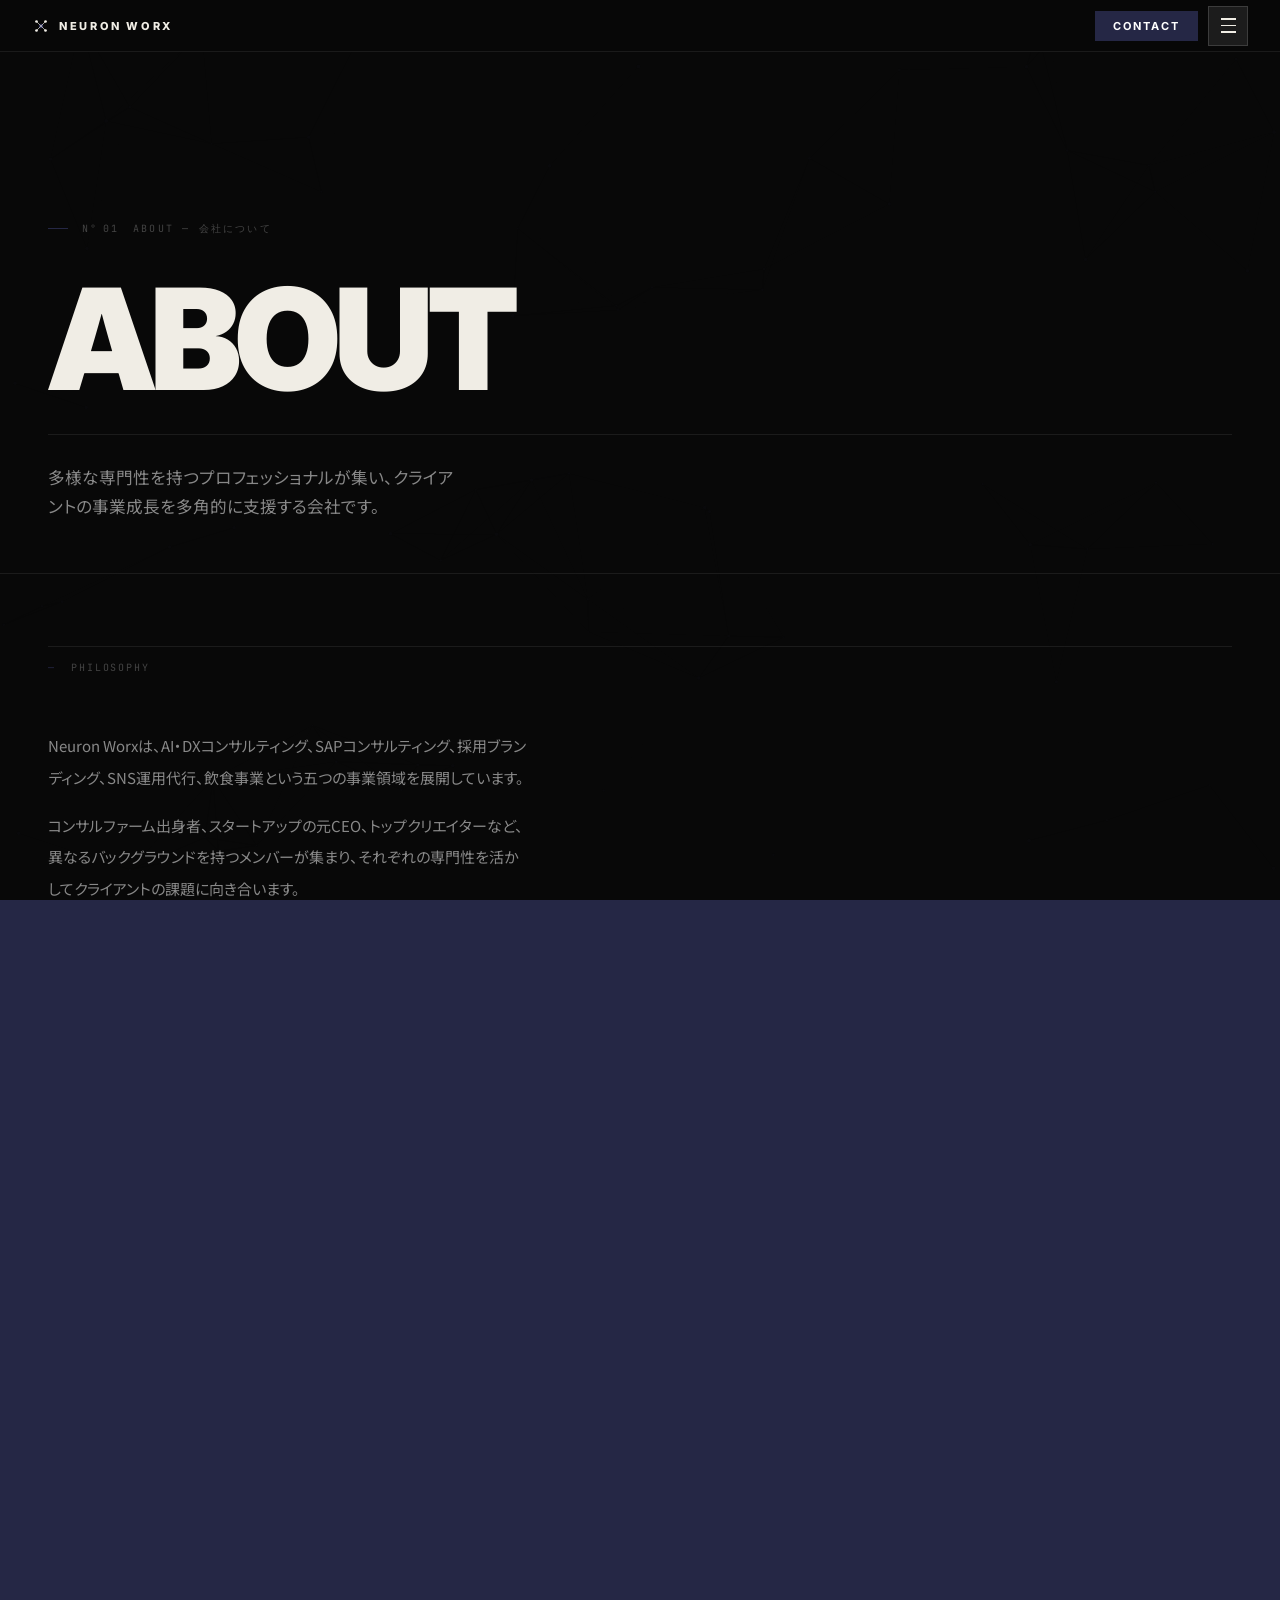
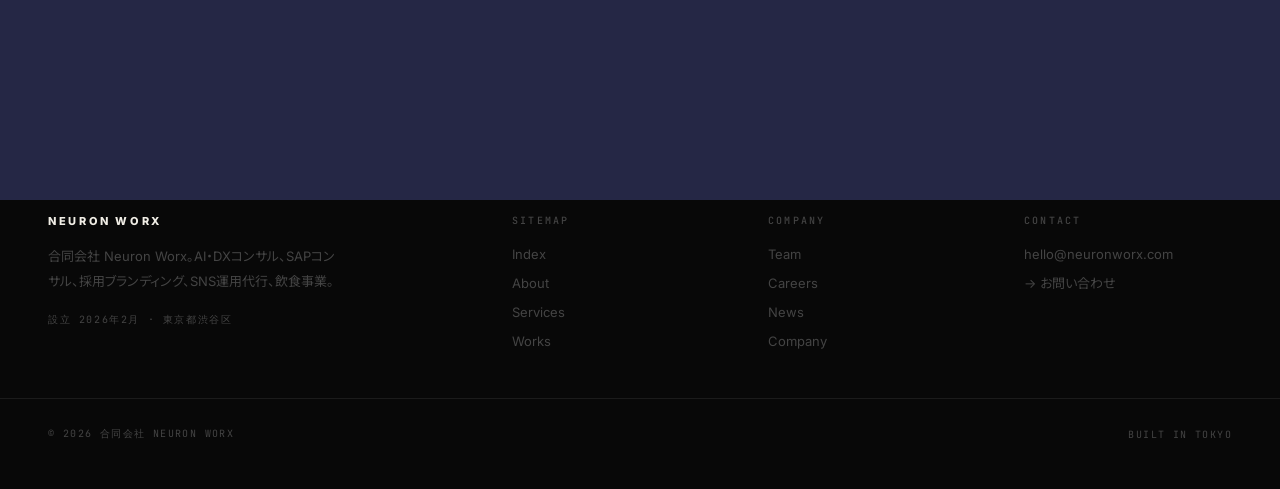
==== about.html @ 5c0a183f "Unify all sub-pages with top page design system 8 pages fully rewritten with on-brand design: - Canv" ====
<!doctype html>
<html lang="ja">
<head>
<meta charset="utf-8"/>
<meta name="viewport" content="width=device-width,initial-scale=1"/>
<title>About — Neuron Worx</title>
<link rel="preconnect" href="https://fonts.googleapis.com"/>
<link rel="preconnect" href="https://fonts.gstatic.com" crossorigin/>
<link rel="stylesheet" href="https://fonts.googleapis.com/css2?family=Inter:wght@400;500;700;800;900&family=JetBrains+Mono:wght@400;500&family=Noto+Sans+JP:wght@400;500;700;900&display=swap"/>
<link rel="stylesheet" href="assets/theme.css"/>
<script>const TWEAK_DEFAULTS={"theme":"dark","accent":"orange","font":"sans"};</script>
<style>
/* ── reset & vars ── */
*,*::before,*::after{box-sizing:border-box;margin:0;padding:0;}

/* ── canvas ── */
#bg-canvas{position:fixed;inset:0;width:100%;height:100%;z-index:0;pointer-events:none;opacity:.4;}

/* ── main ── */
main{padding-top:52px;position:relative;z-index:1;}

/* ── page hero ── */
.page-hero{
  min-height:58vh;padding:64px 48px 52px;
  display:flex;flex-direction:column;justify-content:flex-end;
  border-bottom:1px solid var(--line);position:relative;z-index:1;
}
.ph-eyebrow{
  display:flex;align-items:center;gap:14px;
  font-family:var(--mono);font-size:10px;letter-spacing:.22em;
  text-transform:uppercase;color:var(--ink-3);margin-bottom:44px;
}
.ph-eyebrow::before{content:"";width:20px;height:1px;background:var(--accent);flex-shrink:0;}
.ph-title{
  font-family:var(--display);font-style:var(--display-style);
  font-weight:var(--display-weight);
  font-size:clamp(60px,11vw,168px);
  line-height:.84;letter-spacing:-.045em;
  text-transform:uppercase;color:var(--ink);
}
.ph-title .accent{color:var(--accent);}
.ph-bottom{
  border-top:1px solid var(--line);padding-top:28px;margin-top:36px;
  display:flex;justify-content:space-between;align-items:flex-end;gap:40px;flex-wrap:wrap;
}
.ph-desc{
  font-family:"Noto Sans JP","Inter",sans-serif;
  font-size:clamp(13px,1.3vw,17px);line-height:1.75;
  color:var(--ink-2);max-width:46ch;
}

/* ── section ── */
.sec{padding:72px 48px;border-bottom:1px solid var(--line);position:relative;z-index:1;}
.sec-hdr{
  display:flex;align-items:center;justify-content:space-between;
  border-top:1px solid var(--line);padding-top:14px;margin-bottom:56px;
  font-family:var(--mono);font-size:10px;letter-spacing:.18em;
  text-transform:uppercase;color:var(--ink-3);
}
.sec-hdr .n{color:var(--accent);}
.sec-hdr a{color:var(--ink-3);transition:color .2s;}
.sec-hdr a:hover{color:var(--ink);}

/* ── service rows (services.html) ── */
.svc-item{border-bottom:1px solid var(--line);position:relative;}
.svc-item::before{
  content:"";position:absolute;left:0;top:0;bottom:0;width:3px;
  background:var(--accent);transform:scaleY(0);transform-origin:bottom;
  transition:transform .35s cubic-bezier(.2,.8,.2,1);
}
.svc-item:hover::before{transform:scaleY(1);}
.svc-head{
  display:grid;grid-template-columns:96px 1fr auto;
  align-items:center;gap:32px;padding:40px 48px;
}
.svc-num{display:flex;flex-direction:column;gap:4px;}
.svc-num .idx{font-family:var(--mono);font-size:10px;letter-spacing:.14em;color:var(--ink-3);}
.svc-num .big{
  font-family:var(--display);font-style:var(--display-style);
  font-weight:var(--display-weight);
  font-size:52px;line-height:1;color:var(--accent);letter-spacing:-.04em;
}
.svc-names{}
.svc-name{
  font-family:var(--display);font-style:var(--display-style);
  font-weight:var(--display-weight);
  font-size:clamp(28px,3.8vw,60px);line-height:1;letter-spacing:-.025em;color:var(--ink);
}
.svc-name-en{font-family:var(--mono);font-size:11px;letter-spacing:.16em;text-transform:uppercase;color:var(--ink-3);margin-top:8px;}
.svc-arr{font-size:22px;color:var(--ink-3);flex-shrink:0;transition:transform .25s,color .2s;}
.svc-item:hover .svc-arr{transform:translateX(8px);color:var(--accent);}
.svc-body{padding:0 48px 48px 176px;}
.svc-desc{font-family:var(--sans);font-size:15px;line-height:2;color:var(--ink-2);max-width:58ch;margin-bottom:28px;}
.svc-ul{list-style:none;border-top:1px solid var(--line);}
.svc-ul li{
  display:flex;align-items:baseline;gap:14px;
  padding:13px 0;border-bottom:1px solid var(--line);
  font-family:var(--sans);font-size:14px;color:var(--ink-2);line-height:1.6;
}
.svc-ul li::before{content:"—";color:var(--accent);flex-shrink:0;font-family:var(--mono);font-size:11px;}

/* ── works table ── */
.wk-list{border-top:1px solid var(--line);}
.wk-row{
  display:grid;grid-template-columns:64px 1fr 180px 32px;
  align-items:baseline;gap:24px;
  padding:28px 0;border-bottom:1px solid var(--line);
  cursor:pointer;position:relative;transition:padding .2s;
}
.wk-row::before{
  content:"";position:absolute;left:-48px;top:0;bottom:0;
  width:3px;background:var(--accent);
  transform:scaleY(0);transform-origin:top;
  transition:transform .28s cubic-bezier(.2,.8,.2,1);
}
.wk-row:hover::before{transform:scaleY(1);}
.wk-row:hover{padding-left:8px;}
.wk-n{font-family:var(--mono);font-size:10px;letter-spacing:.1em;color:var(--ink-3);}
.wk-t{font-family:var(--display);font-style:var(--display-style);font-weight:var(--display-weight);font-size:clamp(18px,2.2vw,34px);letter-spacing:-.015em;line-height:1.05;color:var(--ink);}
.wk-t small{display:block;font-family:var(--sans);font-style:normal;font-size:12px;color:var(--ink-3);margin-top:5px;font-weight:400;}
.wk-cat{font-family:var(--mono);font-size:10px;letter-spacing:.14em;text-transform:uppercase;color:var(--accent);}
.wk-arr{color:var(--ink-3);font-family:var(--mono);transition:color .2s,transform .2s;}
.wk-row:hover .wk-arr{color:var(--accent);transform:translateX(4px);}

/* ── company dl ── */
.co-dl{border-top:1px solid var(--line);}
.co-row{
  display:grid;grid-template-columns:200px 1fr;
  padding:20px 0;border-bottom:1px solid var(--line);
  font-family:var(--sans);font-size:14px;line-height:1.7;gap:32px;
}
.co-row dt{color:var(--ink-3);font-weight:600;letter-spacing:.04em;padding-right:16px;}
.co-row dd{color:var(--ink-2);}

/* ── prose ── */
.prose{font-family:"Noto Sans JP","Inter",sans-serif;font-size:15px;line-height:2.1;color:var(--ink-2);max-width:60ch;}
.prose p+p{margin-top:1.1em;}
.prose b{color:var(--ink);font-weight:700;}
.prose a{color:var(--accent);border-bottom:1px solid var(--accent);}

/* ── contact grid ── */
.ct-grid{display:grid;grid-template-columns:1fr 1fr;gap:80px;}
.ct-block{margin-bottom:40px;}
.ct-label{font-family:var(--mono);font-size:10px;letter-spacing:.22em;text-transform:uppercase;color:var(--ink-3);margin-bottom:12px;}
.ct-val{font-family:var(--sans);font-size:17px;color:var(--ink);line-height:1.5;}
.ct-val a{border-bottom:1px solid var(--line-2);transition:border-color .2s;}
.ct-val a:hover{border-color:var(--accent);color:var(--accent);}
.ct-note{font-family:var(--sans);font-size:13px;color:var(--ink-3);margin-top:6px;}

/* ── careers ── */
.job-list{border-top:1px solid var(--line);}
.job-item{
  display:grid;grid-template-columns:160px 1fr;gap:32px;
  padding:36px 0;border-bottom:1px solid var(--line);
}
.job-type{font-family:var(--mono);font-size:10px;letter-spacing:.18em;text-transform:uppercase;color:var(--accent);padding-top:6px;}
.job-title{font-family:var(--display);font-style:var(--display-style);font-weight:var(--display-weight);font-size:clamp(20px,2.5vw,38px);letter-spacing:-.02em;color:var(--ink);margin-bottom:12px;line-height:1.1;}
.job-desc{font-family:var(--sans);font-size:14px;color:var(--ink-2);line-height:1.8;max-width:56ch;}

/* ── team grid ── */
.team-grid{display:grid;grid-template-columns:repeat(3,1fr);gap:0;border-top:1px solid var(--line);border-left:1px solid var(--line);}
.team-card{border-right:1px solid var(--line);border-bottom:1px solid var(--line);padding:40px 32px;}
.tc-role{font-family:var(--mono);font-size:10px;letter-spacing:.18em;text-transform:uppercase;color:var(--accent);margin-bottom:12px;}
.tc-name{font-family:var(--display);font-style:var(--display-style);font-weight:var(--display-weight);font-size:clamp(20px,2.2vw,36px);letter-spacing:-.02em;color:var(--ink);margin-bottom:12px;line-height:1.1;}
.tc-bio{font-family:var(--sans);font-size:13px;color:var(--ink-3);line-height:1.8;}

/* ── news list ── */
.news-list{border-top:1px solid var(--line);}
.news-row{
  display:grid;grid-template-columns:140px 1fr auto;
  align-items:baseline;gap:24px;
  padding:26px 0;border-bottom:1px solid var(--line);cursor:pointer;
  transition:padding .2s;position:relative;
}
.news-row::before{content:"";position:absolute;left:-48px;top:0;bottom:0;width:3px;background:var(--accent);transform:scaleY(0);transform-origin:top;transition:transform .28s cubic-bezier(.2,.8,.2,1);}
.news-row:hover::before{transform:scaleY(1);}
.news-row:hover{padding-left:8px;}
.nw-date{font-family:var(--mono);font-size:10px;letter-spacing:.1em;color:var(--ink-3);}
.nw-title{font-family:var(--display);font-style:var(--display-style);font-weight:var(--display-weight);font-size:clamp(18px,2vw,30px);letter-spacing:-.015em;color:var(--ink);line-height:1.1;}
.nw-cat{font-family:var(--mono);font-size:10px;letter-spacing:.14em;text-transform:uppercase;color:var(--accent);}
.nw-arr{color:var(--ink-3);font-family:var(--mono);transition:color .2s,transform .2s;}
.news-row:hover .nw-arr{color:var(--accent);transform:translateX(4px);}

/* ── btn ── */
.btn{display:inline-flex;align-items:center;gap:10px;font-family:var(--sans);font-size:11px;font-weight:700;letter-spacing:.2em;text-transform:uppercase;padding:13px 26px;border:1px solid var(--line-2);color:var(--ink);cursor:pointer;transition:all .2s;}
.btn:hover{background:var(--ink);color:var(--bg);border-color:var(--ink);}
.btn.primary{background:var(--accent);color:#000;border-color:var(--accent);}
.btn.primary:hover{background:var(--bg);color:var(--accent);border-color:var(--accent);}

/* ── responsive ── */
@media(max-width:900px){
  .page-hero{padding:64px 24px 48px;min-height:auto;padding-top:80px;}
  .sec{padding:56px 24px;}
  .svc-head{grid-template-columns:64px 1fr auto;gap:16px;padding:32px 24px;}
  .svc-num .big{font-size:36px;}
  .svc-body{padding:0 24px 40px;}
  .wk-row{grid-template-columns:40px 1fr;}.wk-cat,.wk-arr{display:none;}
  .wk-row::before{left:-24px;}
  .co-row{grid-template-columns:1fr;gap:4px;}
  .ct-grid{grid-template-columns:1fr;gap:40px;}
  .job-item{grid-template-columns:1fr;gap:12px;}
  .team-grid{grid-template-columns:1fr 1fr;}
  .news-row{grid-template-columns:100px 1fr;}.nw-arr{display:none;}
  .news-row::before{left:-24px;}
  .ph-bottom{flex-direction:column;align-items:flex-start;}
}
@media(max-width:600px){
  .team-grid{grid-template-columns:1fr;}
  .wk-row::before,.news-row::before{display:none;}
}
</style>
</head>
<body data-theme="dark" data-accent="orange" data-font="sans">

<canvas id="bg-canvas"></canvas>
<div class="menu-overlay" id="menu">
  <button class="menu-close" id="menu-close">×</button>
  <nav><ul class="menu-links">
    <li><a href="index.html">Index <span class="arr">↗</span></a></li>
    <li><a href="about.html">About <span class="arr">↗</span></a></li>
    <li><a href="services.html">Services <span class="arr">↗</span></a></li>
    <li><a href="works.html">Works <span class="arr">↗</span></a></li>
    <li><a href="team.html">Team <span class="arr">↗</span></a></li>
    <li><a href="careers.html">Careers <span class="arr">↗</span></a></li>
    <li><a href="news.html">News <span class="arr">↗</span></a></li>
    <li><a href="company.html">Company <span class="arr">↗</span></a></li>
    <li><a href="contact.html">Contact <span class="arr">↗</span></a></li>
  </ul></nav>
  <div class="menu-foot"><span>© 2026 合同会社 Neuron Worx</span><span>Tokyo, Japan</span></div>
</div>
<nav class="site-nav">
  <a class="logo" href="index.html"><span class="logo-mark"><svg viewBox="0 0 24 24" fill="none"><defs><linearGradient id="nwlg" x1="0" y1="0" x2="1" y2="1"><stop offset="0" stop-color="#252745"/><stop offset="1" stop-color="#3a3d70"/></linearGradient></defs><circle cx="6" cy="6" r="1.8" fill="currentColor"/><circle cx="18" cy="6" r="1.8" fill="currentColor"/><circle cx="6" cy="18" r="1.8" fill="currentColor"/><circle cx="18" cy="18" r="1.8" fill="currentColor"/><circle cx="12" cy="12" r="3" fill="url(#nwlg)"/><path d="M6 6 L12 12 L18 6 M6 18 L12 12 L18 18" stroke="currentColor" stroke-width="0.85"/></svg></span>NEURON WORX</a>
  <div class="nav-right">
    <a class="nav-contact" href="contact.html">CONTACT</a>
    <button class="nav-hamburger" id="menu-open"><span></span><span></span><span></span></button>
  </div>
</nav>

<main>
  <section class="page-hero">
    <div class="ph-eyebrow"><span>N°&thinsp;01</span><span>About — 会社について</span></div>
    <h1 class="ph-title">ABOUT</h1>
    <div class="ph-bottom">
      <p class="ph-desc">多様な専門性を持つプロフェッショナルが集い、クライアントの事業成長を多角的に支援する会社です。</p>
    </div>
  </section>

  <section class="sec reveal">
    <div class="sec-hdr"><span><span class="n">—</span>&nbsp;&nbsp;Philosophy</span></div>
    <div class="prose">
      <p>Neuron Worxは、AI・DXコンサルティング、SAPコンサルティング、採用ブランディング、SNS運用代行、飲食事業という五つの事業領域を展開しています。</p>
      <p>コンサルファーム出身者、スタートアップの元CEO、トップクリエイターなど、異なるバックグラウンドを持つメンバーが集まり、それぞれの専門性を活かしてクライアントの課題に向き合います。</p>
      <p>「多様な領域で挑戦し、確かな成果をお届けする」という姿勢のもと、大企業から中小企業まで、幅広いクライアントの成長を支えています。</p>
    </div>
  </section>

  <section class="sec reveal">
    <div class="sec-hdr"><span><span class="n">—</span>&nbsp;&nbsp;Company Overview — 会社概要</span></div>
    <dl class="co-dl">
      <div class="co-row"><dt>社名</dt><dd>合同会社 Neuron Worx</dd></div>
      <div class="co-row"><dt>英語名</dt><dd>Neuron Worx LLC</dd></div>
      <div class="co-row"><dt>法人番号</dt><dd>9011003023549</dd></div>
      <div class="co-row"><dt>設立</dt><dd>2026年2月</dd></div>
      <div class="co-row"><dt>所在地</dt><dd>〒151-0066 東京都渋谷区西原3丁目36-3-201</dd></div>
      <div class="co-row"><dt>事業内容</dt><dd>AI・DXコンサルティング、SAPコンサルティング、採用ブランディング・コンサルティング、SNS運用代行、飲食店事業</dd></div>
      <div class="co-row"><dt>お問い合わせ</dt><dd><a href="mailto:hello@neuronworx.com">hello@neuronworx.com</a></dd></div>
    </dl>
  </section>
</main>

<footer class="site-footer">
  <div class="footer-grid">
    <div>
      <div style="font-family:var(--sans);font-size:11px;font-weight:800;letter-spacing:.24em;color:var(--ink);margin-bottom:16px;text-transform:uppercase;">Neuron Worx</div>
      <p style="font-family:var(--sans);font-size:13px;color:var(--ink-3);line-height:1.9;max-width:36ch;">合同会社 Neuron Worx。AI・DXコンサル、SAPコンサル、採用ブランディング、SNS運用代行、飲食事業。</p>
      <p style="font-family:var(--mono);font-size:10px;letter-spacing:.16em;color:var(--ink-3);margin-top:20px;">設立 2026年2月 · 東京都渋谷区</p>
    </div>
    <div><h5>Sitemap</h5><ul><li><a href="index.html">Index</a></li><li><a href="about.html">About</a></li><li><a href="services.html">Services</a></li><li><a href="works.html">Works</a></li></ul></div>
    <div><h5>Company</h5><ul><li><a href="team.html">Team</a></li><li><a href="careers.html">Careers</a></li><li><a href="news.html">News</a></li><li><a href="company.html">Company</a></li></ul></div>
    <div><h5>Contact</h5><ul><li><a href="mailto:hello@neuronworx.com">hello@neuronworx.com</a></li><li><a href="contact.html">→ お問い合わせ</a></li></ul></div>
  </div>
  <div class="footer-copy"><span>© 2026 合同会社 Neuron Worx</span><span>Built in Tokyo</span></div>
</footer>
<div class="page-trans" id="page-trans"></div>
<script src="assets/app.js"></script>
</body>
</html>
---- assets/theme.css ----
/* ==========================================================
   NEURON WORX — Design System v6
   Black base · white contrast · orange accent
   "ごちゃごちゃかつ綺麗" editorial energy
========================================================== */

:root {
  --bg:       #080808;
  --bg-1:     #0e0e0e;
  --bg-2:     #141414;
  --bg-3:     #1c1c1c;
  --ink:      #f0ede5;
  --ink-2:    #888888;
  --ink-3:    #444444;
  --line:     rgba(255,255,255,.08);
  --line-2:   rgba(255,255,255,.14);
  --white:    #f0ede5;

  --orange:   #252745;
  --orange-2: #3a3d70;

  --accent:   var(--orange);
  --accent-2: var(--orange-2);

  --sans:     "Inter","Noto Sans JP",system-ui,sans-serif;
  --serif:    "Bodoni Moda","Noto Serif JP",serif;
  --serif-jp: "Noto Serif JP",serif;
  --mono:     "JetBrains Mono",ui-monospace,monospace;

  --display:        var(--sans);
  --display-style:  normal;
  --display-weight: 900;

  --motion: 2;
  --max: 1400px;
}

/* ─── Reset ─── */
*,*::before,*::after{box-sizing:border-box;margin:0;padding:0;}
html{background:var(--bg);color:var(--ink);scroll-behavior:smooth;}
body{
  font-family:var(--sans);
  background:var(--bg);
  color:var(--ink);
  overflow-x:hidden;
  -webkit-font-smoothing:antialiased;
  font-feature-settings:"palt","pkna";
}
::selection{background:var(--accent);color:#000;}
a{color:inherit;text-decoration:none;}
img{display:block;max-width:100%;}

/* ─── Nav ─── */
.site-nav{
  position:fixed;top:0;left:0;right:0;z-index:50;
  height:52px;
  display:flex;align-items:center;justify-content:space-between;
  padding:0 32px;
  border-bottom:1px solid var(--line);
  background:rgba(8,8,8,.9);
  backdrop-filter:blur(16px);
}
.logo{
  display:flex;align-items:center;gap:9px;
  font-family:var(--sans);font-size:11px;font-weight:800;
  letter-spacing:.24em;text-transform:uppercase;color:var(--ink);
}
.logo-mark{width:18px;height:18px;}
.logo-mark svg{width:100%;height:100%;display:block;}
.nav-right{display:flex;align-items:center;gap:10px;}
.nav-contact{
  font-family:var(--sans);font-size:11px;font-weight:700;
  letter-spacing:.18em;text-transform:uppercase;
  padding:8px 18px;background:var(--accent);color:#fff;
  border:none;cursor:pointer;transition:background .15s;
}
.nav-contact:hover{background:var(--orange-2);}
.nav-hamburger{
  width:40px;height:40px;background:var(--bg-3);border:1px solid var(--line-2);
  display:flex;flex-direction:column;align-items:center;justify-content:center;gap:5px;
  cursor:pointer;transition:background .15s;
}
.nav-hamburger:hover{background:var(--accent);}
.nav-hamburger span{display:block;width:15px;height:1.5px;background:var(--ink);}

/* ─── Menu overlay ─── */
.menu-overlay{
  position:fixed;inset:0;z-index:200;
  background:var(--bg);
  display:flex;flex-direction:column;align-items:flex-start;justify-content:center;
  padding:72px 48px;
  pointer-events:none;opacity:0;
  transition:opacity .3s ease;
}
.menu-overlay.open{opacity:1;pointer-events:all;}
.menu-close{
  position:absolute;top:14px;right:28px;
  font-family:var(--sans);font-size:24px;font-weight:300;color:var(--ink);
  background:none;border:none;cursor:pointer;padding:8px;
  opacity:.5;transition:opacity .15s;
}
.menu-close:hover{opacity:1;}
.menu-links{list-style:none;}
.menu-links li{overflow:hidden;border-bottom:1px solid var(--line);}
.menu-links a{
  display:flex;align-items:center;justify-content:space-between;
  font-family:var(--sans);font-weight:900;
  font-size:clamp(32px,6vw,88px);
  letter-spacing:-.03em;text-transform:uppercase;
  color:var(--ink);line-height:1;padding:.12em 0;
  transform:translateY(110%);
  transition:transform .45s cubic-bezier(.2,.8,.2,1),color .15s;
}
.menu-overlay.open .menu-links a{transform:translateY(0);}
.menu-links li:nth-child(1) a{transition-delay:.04s;}
.menu-links li:nth-child(2) a{transition-delay:.07s;}
.menu-links li:nth-child(3) a{transition-delay:.10s;}
.menu-links li:nth-child(4) a{transition-delay:.13s;}
.menu-links li:nth-child(5) a{transition-delay:.16s;}
.menu-links li:nth-child(6) a{transition-delay:.19s;}
.menu-links li:nth-child(7) a{transition-delay:.22s;}
.menu-links li:nth-child(8) a{transition-delay:.25s;}
.menu-links li:nth-child(9) a{transition-delay:.28s;}
.menu-links a:hover{color:var(--accent);}
.menu-links a .arr{font-size:.45em;opacity:.35;transition:opacity .15s;}
.menu-links a:hover .arr{opacity:1;color:var(--accent);}
.menu-foot{
  position:absolute;bottom:28px;left:48px;right:48px;
  display:flex;justify-content:space-between;
  font-family:var(--mono);font-size:10px;letter-spacing:.18em;
  text-transform:uppercase;color:var(--ink-3);
}

/* ─── Layout ─── */
.wrap{max-width:var(--max);margin:0 auto;padding:0 48px;}
main{position:relative;z-index:1;}

/* ─── Buttons ─── */
.btn{
  display:inline-flex;align-items:center;gap:10px;
  font-family:var(--sans);font-size:11px;font-weight:700;
  letter-spacing:.2em;text-transform:uppercase;
  padding:13px 26px;border:1px solid var(--line-2);
  color:var(--ink);cursor:pointer;transition:all .2s;
}
.btn:hover{background:var(--ink);color:var(--bg);border-color:var(--ink);}
.btn.primary{background:var(--accent);color:#fff;border-color:var(--accent);}
.btn.primary:hover{background:var(--orange-2);border-color:var(--orange-2);}

/* ─── Reveal ─── */
.reveal{
  opacity:0;transform:translateY(18px);
  transition:opacity .8s ease,transform .9s cubic-bezier(.2,.8,.2,1);
}
.reveal.in{opacity:1;transform:none;}

/* ─── Page transition ─── */
.page-trans{
  position:fixed;inset:0;z-index:190;background:var(--accent);
  pointer-events:none;transform:translateY(100%);
  transition:transform .5s cubic-bezier(.77,0,.18,1);
}
.page-trans.enter{transform:translateY(0);}

/* ─── Tweaks ─── */
.tweaks{
  position:fixed;right:20px;bottom:20px;z-index:80;width:268px;
  background:var(--bg-2);border:1px solid var(--line-2);
  padding:14px;font-family:var(--mono);display:none;
}
.tweaks.active{display:block;}
.tweaks h4{font-size:10px;letter-spacing:.22em;color:var(--ink-3);margin-bottom:12px;display:flex;justify-content:space-between;text-transform:uppercase;}
.tweaks h4 .close{cursor:pointer;}
.tw-row{margin-bottom:10px;}
.tw-row .label{font-size:10px;color:var(--ink-3);text-transform:uppercase;letter-spacing:.14em;display:block;margin-bottom:5px;}
.tw-opts{display:flex;flex-wrap:wrap;gap:4px;}
.tw-opt{padding:4px 9px;border:1px solid var(--line);color:var(--ink-3);font-family:var(--mono);font-size:10px;letter-spacing:.1em;text-transform:uppercase;cursor:pointer;transition:all .15s;background:none;}
.tw-opt:hover{border-color:var(--ink-2);color:var(--ink);}
.tw-opt.on{background:var(--accent);color:#fff;border-color:var(--accent);}

/* ─── Footer ─── */
.site-footer{
  border-top:1px solid var(--line);padding:72px 0 48px;
  position:relative;z-index:1;background:var(--bg);
}
.footer-grid{
  display:grid;grid-template-columns:2fr 1fr 1fr 1fr;gap:48px;
  max-width:var(--max);margin:0 auto;padding:0 48px;
}
.footer-grid h5{font-family:var(--mono);font-size:10px;font-weight:500;letter-spacing:.22em;color:var(--ink-3);text-transform:uppercase;margin-bottom:16px;}
.footer-grid ul{list-style:none;display:grid;gap:9px;}
.footer-grid ul li a{font-family:var(--sans);font-size:13px;color:var(--ink-3);transition:color .2s;}
.footer-grid ul li a:hover{color:var(--accent);}
.footer-copy{
  display:flex;justify-content:space-between;align-items:center;
  max-width:var(--max);margin:48px auto 0;padding:28px 48px 0;
  border-top:1px solid var(--line);
  font-family:var(--mono);font-size:10px;letter-spacing:.14em;
  color:var(--ink-3);text-transform:uppercase;
}

/* ─── Responsive ─── */
@media(max-width:900px){
  .site-nav{padding:0 20px;}
  .wrap{padding:0 24px;}
  .menu-overlay{padding:64px 24px 48px;}
  .menu-foot{left:24px;right:24px;}
  .footer-grid{grid-template-columns:1fr 1fr;gap:32px;padding:0 24px;}
  .footer-copy{padding:24px 24px 0;flex-direction:column;gap:8px;text-align:center;}
}
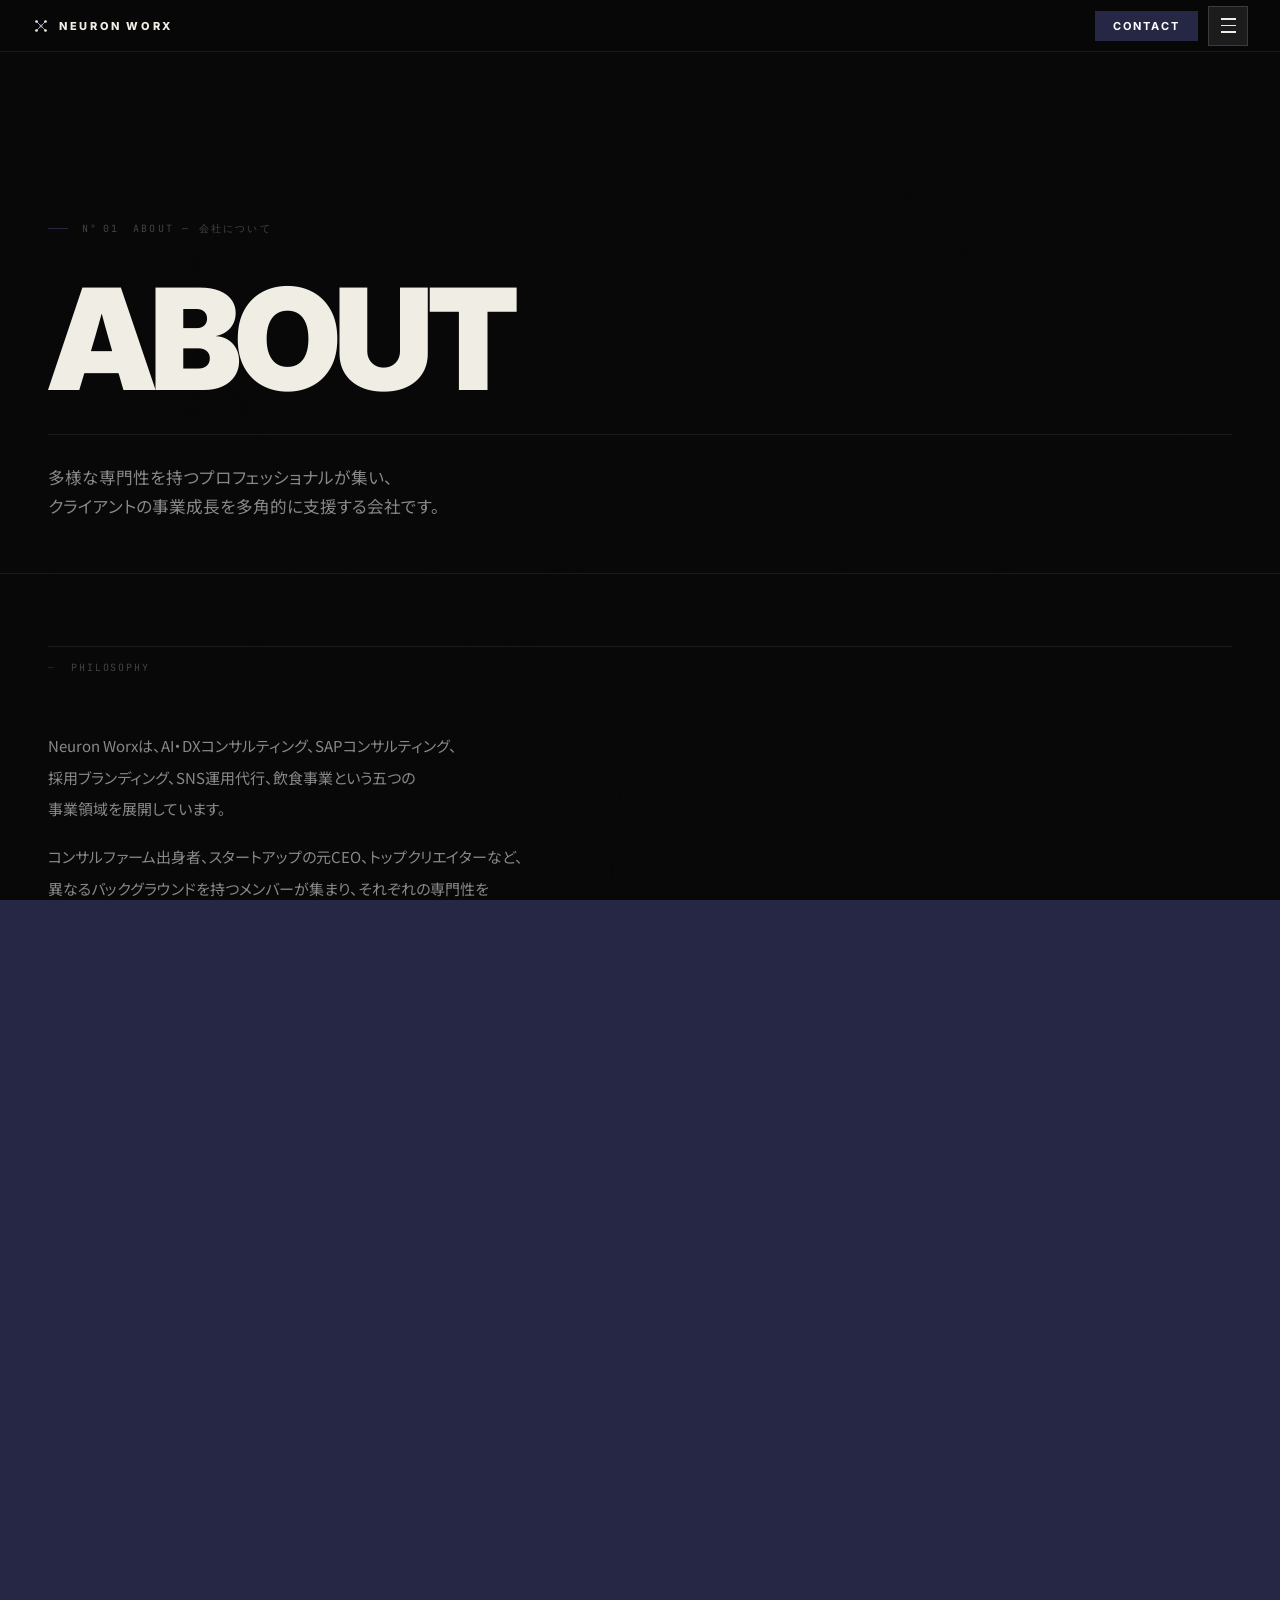
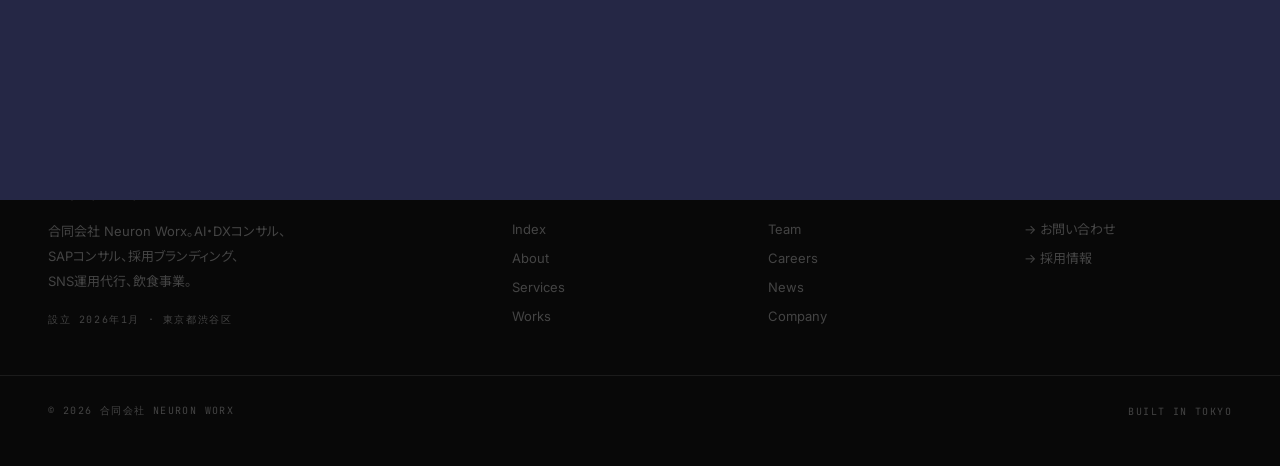
==== commit 0fd64f43: "Fix Japanese typography + remove emails + fix founding date Typography (日本語組版): - word-break:auto-ph" ====
--- a/about.html
+++ b/about.html
@@ -10,16 +10,27 @@
 <link rel="stylesheet" href="assets/theme.css"/>
 <script>const TWEAK_DEFAULTS={"theme":"dark","accent":"orange","font":"sans"};</script>
 <style>
-/* ── reset & vars ── */
 *,*::before,*::after{box-sizing:border-box;margin:0;padding:0;}
-
-/* ── canvas ── */
 #bg-canvas{position:fixed;inset:0;width:100%;height:100%;z-index:0;pointer-events:none;opacity:.4;}
-
-/* ── main ── */
 main{padding-top:52px;position:relative;z-index:1;}
 
-/* ── page hero ── */
+/* ── 日本語組版 ──
+   word-break:auto-phrase … 句読点・助詞の直前などで自然に折り返す (Chrome 119+)
+   text-wrap:balance      … 見出し行の長さを均等に揃える
+   text-wrap:pretty       … 本文の最終行が1単語だけにならないよう調整
+   line-break:strict      … 禁則処理（句読点が行頭に来ない等）を厳密に適用 */
+h1,h2,h3,h4{
+  text-wrap:balance;
+  word-break:keep-all;
+  overflow-wrap:normal;
+}
+p,.ph-desc,.prose,.svc-desc,.job-desc,.tc-bio,.wk-t small{
+  text-wrap:pretty;
+  word-break:auto-phrase;
+  overflow-wrap:break-word;
+  line-break:strict;
+}
+
 .page-hero{
   min-height:58vh;padding:64px 48px 52px;
   display:flex;flex-direction:column;justify-content:flex-end;
@@ -49,7 +60,6 @@
   color:var(--ink-2);max-width:46ch;
 }
 
-/* ── section ── */
 .sec{padding:72px 48px;border-bottom:1px solid var(--line);position:relative;z-index:1;}
 .sec-hdr{
   display:flex;align-items:center;justify-content:space-between;
@@ -58,10 +68,7 @@
   text-transform:uppercase;color:var(--ink-3);
 }
 .sec-hdr .n{color:var(--accent);}
-.sec-hdr a{color:var(--ink-3);transition:color .2s;}
-.sec-hdr a:hover{color:var(--ink);}
-
-/* ── service rows (services.html) ── */
+
 .svc-item{border-bottom:1px solid var(--line);position:relative;}
 .svc-item::before{
   content:"";position:absolute;left:0;top:0;bottom:0;width:3px;
@@ -76,30 +83,27 @@
 .svc-num{display:flex;flex-direction:column;gap:4px;}
 .svc-num .idx{font-family:var(--mono);font-size:10px;letter-spacing:.14em;color:var(--ink-3);}
 .svc-num .big{
-  font-family:var(--display);font-style:var(--display-style);
-  font-weight:var(--display-weight);
+  font-family:var(--display);font-style:var(--display-style);font-weight:var(--display-weight);
   font-size:52px;line-height:1;color:var(--accent);letter-spacing:-.04em;
 }
-.svc-names{}
 .svc-name{
-  font-family:var(--display);font-style:var(--display-style);
-  font-weight:var(--display-weight);
-  font-size:clamp(28px,3.8vw,60px);line-height:1;letter-spacing:-.025em;color:var(--ink);
+  font-family:var(--display);font-style:var(--display-style);font-weight:var(--display-weight);
+  font-size:clamp(28px,3.8vw,60px);line-height:1.05;letter-spacing:-.025em;color:var(--ink);
+  word-break:keep-all;
 }
 .svc-name-en{font-family:var(--mono);font-size:11px;letter-spacing:.16em;text-transform:uppercase;color:var(--ink-3);margin-top:8px;}
 .svc-arr{font-size:22px;color:var(--ink-3);flex-shrink:0;transition:transform .25s,color .2s;}
 .svc-item:hover .svc-arr{transform:translateX(8px);color:var(--accent);}
-.svc-body{padding:0 48px 48px 176px;}
-.svc-desc{font-family:var(--sans);font-size:15px;line-height:2;color:var(--ink-2);max-width:58ch;margin-bottom:28px;}
+.svc-body{padding:0 48px 52px 176px;}
+.svc-desc{font-family:var(--sans);font-size:15px;line-height:2;color:var(--ink-2);max-width:56ch;margin-bottom:28px;}
 .svc-ul{list-style:none;border-top:1px solid var(--line);}
 .svc-ul li{
   display:flex;align-items:baseline;gap:14px;
   padding:13px 0;border-bottom:1px solid var(--line);
-  font-family:var(--sans);font-size:14px;color:var(--ink-2);line-height:1.6;
+  font-family:var(--sans);font-size:14px;color:var(--ink-2);line-height:1.7;
 }
 .svc-ul li::before{content:"—";color:var(--accent);flex-shrink:0;font-family:var(--mono);font-size:11px;}
 
-/* ── works table ── */
 .wk-list{border-top:1px solid var(--line);}
 .wk-row{
   display:grid;grid-template-columns:64px 1fr 180px 32px;
@@ -116,55 +120,58 @@
 .wk-row:hover::before{transform:scaleY(1);}
 .wk-row:hover{padding-left:8px;}
 .wk-n{font-family:var(--mono);font-size:10px;letter-spacing:.1em;color:var(--ink-3);}
-.wk-t{font-family:var(--display);font-style:var(--display-style);font-weight:var(--display-weight);font-size:clamp(18px,2.2vw,34px);letter-spacing:-.015em;line-height:1.05;color:var(--ink);}
-.wk-t small{display:block;font-family:var(--sans);font-style:normal;font-size:12px;color:var(--ink-3);margin-top:5px;font-weight:400;}
+.wk-t{
+  font-family:var(--display);font-style:var(--display-style);font-weight:var(--display-weight);
+  font-size:clamp(18px,2.2vw,34px);letter-spacing:-.015em;line-height:1.05;color:var(--ink);
+  word-break:keep-all;
+}
+.wk-t small{display:block;font-family:var(--sans);font-style:normal;font-size:12px;color:var(--ink-3);margin-top:5px;font-weight:400;word-break:auto-phrase;}
 .wk-cat{font-family:var(--mono);font-size:10px;letter-spacing:.14em;text-transform:uppercase;color:var(--accent);}
 .wk-arr{color:var(--ink-3);font-family:var(--mono);transition:color .2s,transform .2s;}
 .wk-row:hover .wk-arr{color:var(--accent);transform:translateX(4px);}
 
-/* ── company dl ── */
 .co-dl{border-top:1px solid var(--line);}
 .co-row{
   display:grid;grid-template-columns:200px 1fr;
   padding:20px 0;border-bottom:1px solid var(--line);
-  font-family:var(--sans);font-size:14px;line-height:1.7;gap:32px;
-}
-.co-row dt{color:var(--ink-3);font-weight:600;letter-spacing:.04em;padding-right:16px;}
+  font-family:var(--sans);font-size:14px;line-height:1.8;gap:32px;
+}
+.co-row dt{color:var(--ink-3);font-weight:600;letter-spacing:.04em;}
 .co-row dd{color:var(--ink-2);}
 
-/* ── prose ── */
 .prose{font-family:"Noto Sans JP","Inter",sans-serif;font-size:15px;line-height:2.1;color:var(--ink-2);max-width:60ch;}
 .prose p+p{margin-top:1.1em;}
 .prose b{color:var(--ink);font-weight:700;}
-.prose a{color:var(--accent);border-bottom:1px solid var(--accent);}
-
-/* ── contact grid ── */
+
 .ct-grid{display:grid;grid-template-columns:1fr 1fr;gap:80px;}
 .ct-block{margin-bottom:40px;}
 .ct-label{font-family:var(--mono);font-size:10px;letter-spacing:.22em;text-transform:uppercase;color:var(--ink-3);margin-bottom:12px;}
 .ct-val{font-family:var(--sans);font-size:17px;color:var(--ink);line-height:1.5;}
-.ct-val a{border-bottom:1px solid var(--line-2);transition:border-color .2s;}
-.ct-val a:hover{border-color:var(--accent);color:var(--accent);}
 .ct-note{font-family:var(--sans);font-size:13px;color:var(--ink-3);margin-top:6px;}
 
-/* ── careers ── */
 .job-list{border-top:1px solid var(--line);}
 .job-item{
   display:grid;grid-template-columns:160px 1fr;gap:32px;
-  padding:36px 0;border-bottom:1px solid var(--line);
+  padding:40px 0;border-bottom:1px solid var(--line);
 }
 .job-type{font-family:var(--mono);font-size:10px;letter-spacing:.18em;text-transform:uppercase;color:var(--accent);padding-top:6px;}
-.job-title{font-family:var(--display);font-style:var(--display-style);font-weight:var(--display-weight);font-size:clamp(20px,2.5vw,38px);letter-spacing:-.02em;color:var(--ink);margin-bottom:12px;line-height:1.1;}
-.job-desc{font-family:var(--sans);font-size:14px;color:var(--ink-2);line-height:1.8;max-width:56ch;}
-
-/* ── team grid ── */
+.job-title{
+  font-family:var(--display);font-style:var(--display-style);font-weight:var(--display-weight);
+  font-size:clamp(20px,2.5vw,38px);letter-spacing:-.02em;color:var(--ink);margin-bottom:12px;line-height:1.1;
+  word-break:keep-all;
+}
+.job-desc{font-family:var(--sans);font-size:14px;color:var(--ink-2);line-height:1.9;max-width:56ch;}
+
 .team-grid{display:grid;grid-template-columns:repeat(3,1fr);gap:0;border-top:1px solid var(--line);border-left:1px solid var(--line);}
 .team-card{border-right:1px solid var(--line);border-bottom:1px solid var(--line);padding:40px 32px;}
 .tc-role{font-family:var(--mono);font-size:10px;letter-spacing:.18em;text-transform:uppercase;color:var(--accent);margin-bottom:12px;}
-.tc-name{font-family:var(--display);font-style:var(--display-style);font-weight:var(--display-weight);font-size:clamp(20px,2.2vw,36px);letter-spacing:-.02em;color:var(--ink);margin-bottom:12px;line-height:1.1;}
-.tc-bio{font-family:var(--sans);font-size:13px;color:var(--ink-3);line-height:1.8;}
-
-/* ── news list ── */
+.tc-name{
+  font-family:var(--display);font-style:var(--display-style);font-weight:var(--display-weight);
+  font-size:clamp(20px,2.2vw,36px);letter-spacing:-.02em;color:var(--ink);margin-bottom:12px;line-height:1.1;
+  word-break:keep-all;
+}
+.tc-bio{font-family:var(--sans);font-size:13px;color:var(--ink-3);line-height:1.9;}
+
 .news-list{border-top:1px solid var(--line);}
 .news-row{
   display:grid;grid-template-columns:140px 1fr auto;
@@ -176,20 +183,18 @@
 .news-row:hover::before{transform:scaleY(1);}
 .news-row:hover{padding-left:8px;}
 .nw-date{font-family:var(--mono);font-size:10px;letter-spacing:.1em;color:var(--ink-3);}
-.nw-title{font-family:var(--display);font-style:var(--display-style);font-weight:var(--display-weight);font-size:clamp(18px,2vw,30px);letter-spacing:-.015em;color:var(--ink);line-height:1.1;}
-.nw-cat{font-family:var(--mono);font-size:10px;letter-spacing:.14em;text-transform:uppercase;color:var(--accent);}
+.nw-title{font-family:var(--display);font-style:var(--display-style);font-weight:var(--display-weight);font-size:clamp(18px,2vw,30px);letter-spacing:-.015em;color:var(--ink);line-height:1.1;word-break:keep-all;}
+.nw-cat{font-family:var(--mono);font-size:10px;letter-spacing:.14em;text-transform:uppercase;color:var(--accent);margin-top:6px;}
 .nw-arr{color:var(--ink-3);font-family:var(--mono);transition:color .2s,transform .2s;}
 .news-row:hover .nw-arr{color:var(--accent);transform:translateX(4px);}
 
-/* ── btn ── */
 .btn{display:inline-flex;align-items:center;gap:10px;font-family:var(--sans);font-size:11px;font-weight:700;letter-spacing:.2em;text-transform:uppercase;padding:13px 26px;border:1px solid var(--line-2);color:var(--ink);cursor:pointer;transition:all .2s;}
 .btn:hover{background:var(--ink);color:var(--bg);border-color:var(--ink);}
 .btn.primary{background:var(--accent);color:#000;border-color:var(--accent);}
 .btn.primary:hover{background:var(--bg);color:var(--accent);border-color:var(--accent);}
 
-/* ── responsive ── */
 @media(max-width:900px){
-  .page-hero{padding:64px 24px 48px;min-height:auto;padding-top:80px;}
+  .page-hero{padding:80px 24px 48px;min-height:auto;}
   .sec{padding:56px 24px;}
   .svc-head{grid-template-columns:64px 1fr auto;gap:16px;padding:32px 24px;}
   .svc-num .big{font-size:36px;}
@@ -204,14 +209,10 @@
   .news-row::before{left:-24px;}
   .ph-bottom{flex-direction:column;align-items:flex-start;}
 }
-@media(max-width:600px){
-  .team-grid{grid-template-columns:1fr;}
-  .wk-row::before,.news-row::before{display:none;}
-}
+@media(max-width:600px){.team-grid{grid-template-columns:1fr;}}
 </style>
 </head>
 <body data-theme="dark" data-accent="orange" data-font="sans">
-
 <canvas id="bg-canvas"></canvas>
 <div class="menu-overlay" id="menu">
   <button class="menu-close" id="menu-close">×</button>
@@ -235,7 +236,6 @@
     <button class="nav-hamburger" id="menu-open"><span></span><span></span><span></span></button>
   </div>
 </nav>
-
 <main>
   <section class="page-hero">
     <div class="ph-eyebrow"><span>N°&thinsp;01</span><span>About — 会社について</span></div>
@@ -255,29 +255,27 @@
   </section>
 
   <section class="sec reveal">
-    <div class="sec-hdr"><span><span class="n">—</span>&nbsp;&nbsp;Company Overview — 会社概要</span></div>
+    <div class="sec-hdr"><span><span class="n">—</span>&nbsp;&nbsp;会社概要</span></div>
     <dl class="co-dl">
       <div class="co-row"><dt>社名</dt><dd>合同会社 Neuron Worx</dd></div>
       <div class="co-row"><dt>英語名</dt><dd>Neuron Worx LLC</dd></div>
       <div class="co-row"><dt>法人番号</dt><dd>9011003023549</dd></div>
-      <div class="co-row"><dt>設立</dt><dd>2026年2月</dd></div>
+      <div class="co-row"><dt>設立</dt><dd>2026年1月</dd></div>
       <div class="co-row"><dt>所在地</dt><dd>〒151-0066 東京都渋谷区西原3丁目36-3-201</dd></div>
       <div class="co-row"><dt>事業内容</dt><dd>AI・DXコンサルティング、SAPコンサルティング、採用ブランディング・コンサルティング、SNS運用代行、飲食店事業</dd></div>
-      <div class="co-row"><dt>お問い合わせ</dt><dd><a href="mailto:hello@neuronworx.com">hello@neuronworx.com</a></dd></div>
     </dl>
   </section>
 </main>
-
 <footer class="site-footer">
   <div class="footer-grid">
     <div>
       <div style="font-family:var(--sans);font-size:11px;font-weight:800;letter-spacing:.24em;color:var(--ink);margin-bottom:16px;text-transform:uppercase;">Neuron Worx</div>
       <p style="font-family:var(--sans);font-size:13px;color:var(--ink-3);line-height:1.9;max-width:36ch;">合同会社 Neuron Worx。AI・DXコンサル、SAPコンサル、採用ブランディング、SNS運用代行、飲食事業。</p>
-      <p style="font-family:var(--mono);font-size:10px;letter-spacing:.16em;color:var(--ink-3);margin-top:20px;">設立 2026年2月 · 東京都渋谷区</p>
+      <p style="font-family:var(--mono);font-size:10px;letter-spacing:.16em;color:var(--ink-3);margin-top:20px;">設立 2026年1月 · 東京都渋谷区</p>
     </div>
     <div><h5>Sitemap</h5><ul><li><a href="index.html">Index</a></li><li><a href="about.html">About</a></li><li><a href="services.html">Services</a></li><li><a href="works.html">Works</a></li></ul></div>
     <div><h5>Company</h5><ul><li><a href="team.html">Team</a></li><li><a href="careers.html">Careers</a></li><li><a href="news.html">News</a></li><li><a href="company.html">Company</a></li></ul></div>
-    <div><h5>Contact</h5><ul><li><a href="mailto:hello@neuronworx.com">hello@neuronworx.com</a></li><li><a href="contact.html">→ お問い合わせ</a></li></ul></div>
+    <div><h5>Contact</h5><ul><li><a href="contact.html">→ お問い合わせ</a></li><li><a href="careers.html">→ 採用情報</a></li></ul></div>
   </div>
   <div class="footer-copy"><span>© 2026 合同会社 Neuron Worx</span><span>Built in Tokyo</span></div>
 </footer>
--- a/assets/theme.css
+++ b/assets/theme.css
@@ -45,6 +45,22 @@
   overflow-x:hidden;
   -webkit-font-smoothing:antialiased;
   font-feature-settings:"palt","pkna";
+  /* 日本語組版: 句読点・助詞の位置で自然に折り返す */
+  word-break:auto-phrase;
+  overflow-wrap:break-word;
+  line-break:strict;
+}
+/* 見出し: 行末バランスを均等に保つ */
+h1,h2,h3,h4{
+  text-wrap:balance;
+  word-break:keep-all;
+  overflow-wrap:normal;
+}
+/* 本文段落: 読みやすい位置で折り返す */
+p{
+  text-wrap:pretty;
+  word-break:auto-phrase;
+  overflow-wrap:break-word;
 }
 ::selection{background:var(--accent);color:#000;}
 a{color:inherit;text-decoration:none;}
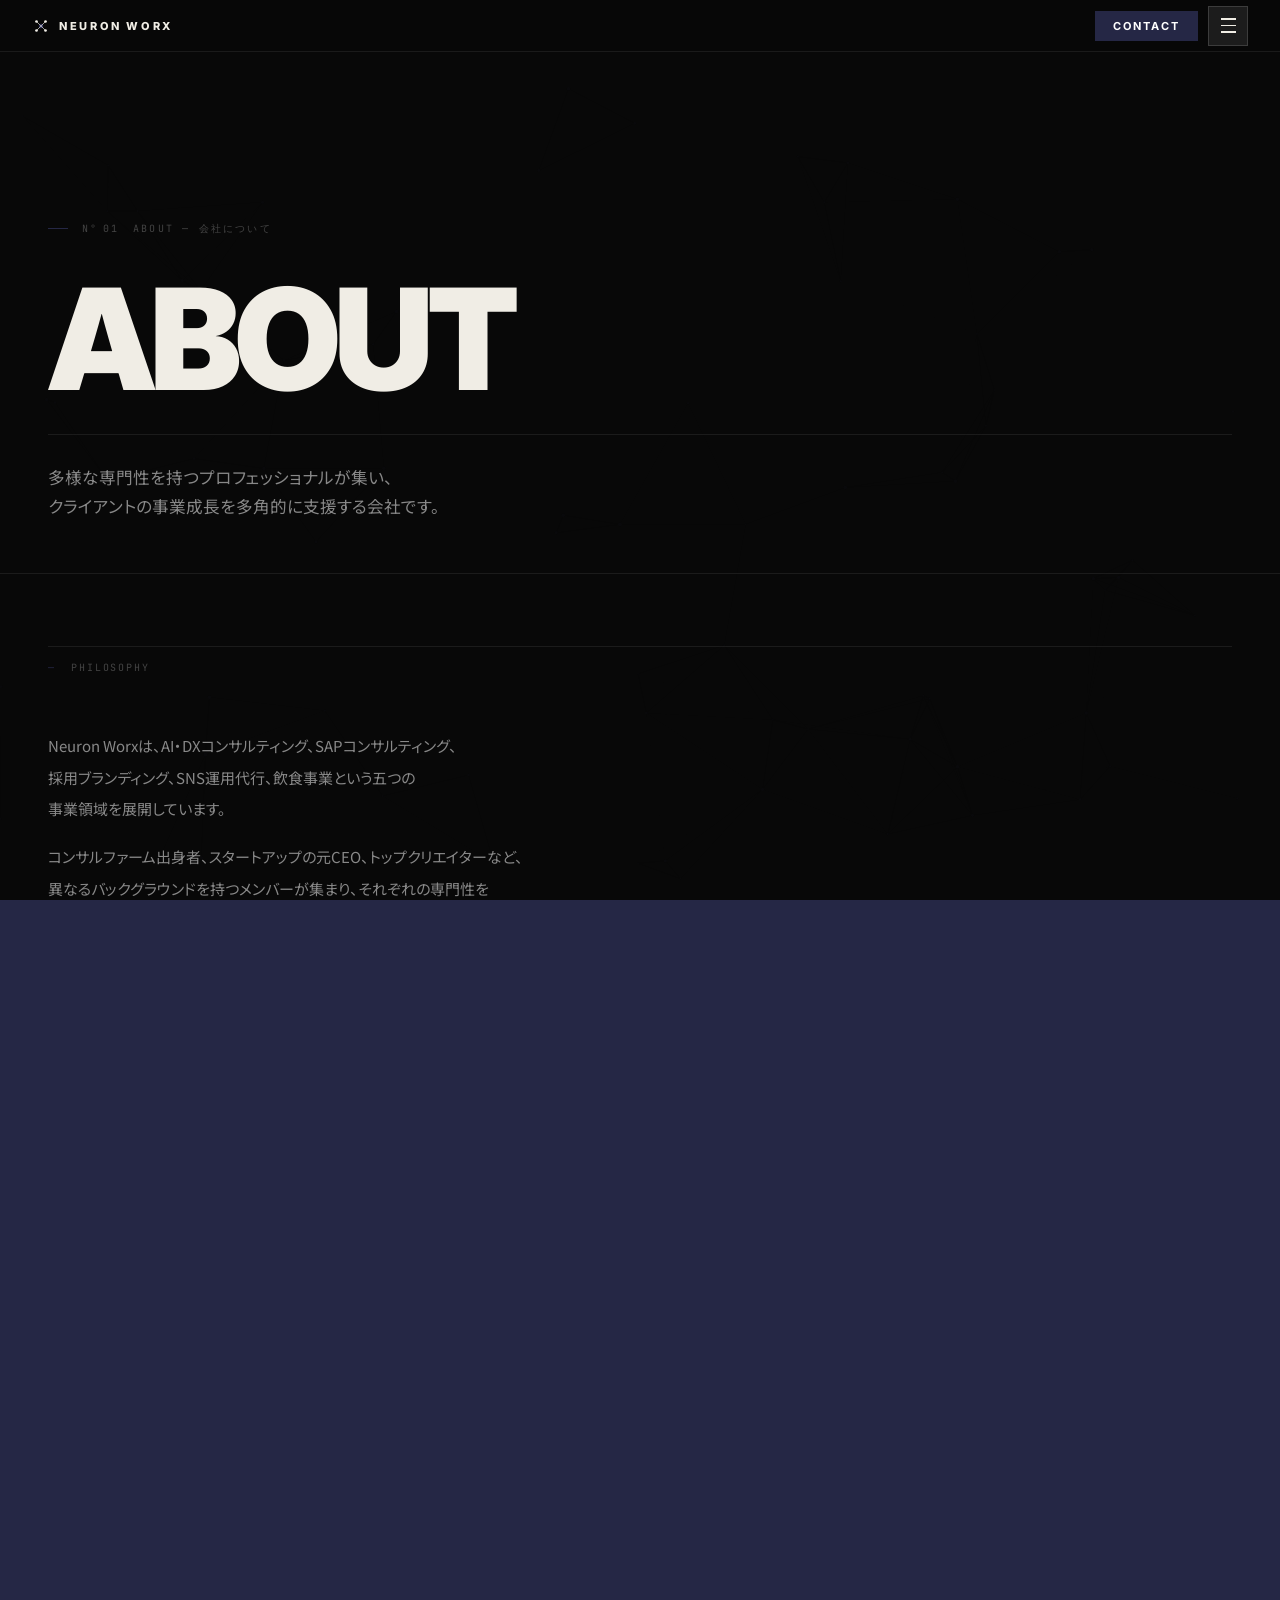
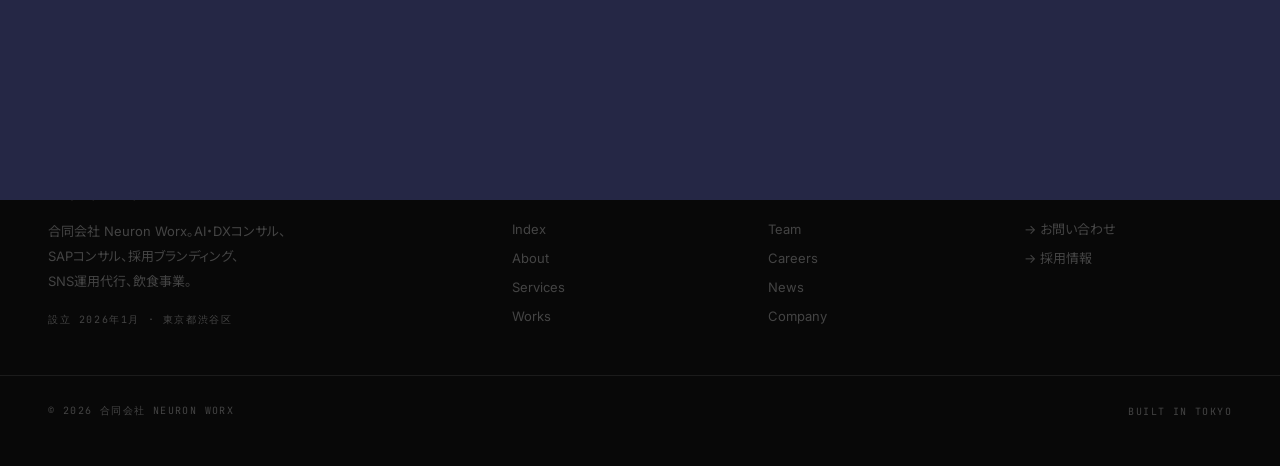
==== commit 5affebe7: "SEO: cleanUrls + sitemap + robots + meta tags + canonical vercel.json: - cleanUrls: true  → /about.h" ====
--- a/about.html
+++ b/about.html
@@ -4,6 +4,14 @@
 <meta charset="utf-8"/>
 <meta name="viewport" content="width=device-width,initial-scale=1"/>
 <title>About — Neuron Worx</title>
+  <meta name="description" content="Neuron Worxの会社紹介。コンサルファーム出身者、元スタートアップCEO、トップクリエイターが集まるプロフェッショナル集団。"/>
+  <meta property="og:title" content="About — Neuron Worx"/>
+  <meta property="og:description" content="Neuron Worxの会社紹介。コンサルファーム出身者、元スタートアップCEO、トップクリエイターが集まるプロフェッショナル集団。"/>
+  <meta property="og:type" content="website"/>
+  <meta property="og:url" content="https://neuronworx.com/about"/>
+  <meta property="og:site_name" content="Neuron Worx"/>
+  <meta property="og:locale" content="ja_JP"/>
+  <link rel="canonical" href="https://neuronworx.com/about"/>
 <link rel="preconnect" href="https://fonts.googleapis.com"/>
 <link rel="preconnect" href="https://fonts.gstatic.com" crossorigin/>
 <link rel="stylesheet" href="https://fonts.googleapis.com/css2?family=Inter:wght@400;500;700;800;900&family=JetBrains+Mono:wght@400;500&family=Noto+Sans+JP:wght@400;500;700;900&display=swap"/>
@@ -217,22 +225,22 @@
 <div class="menu-overlay" id="menu">
   <button class="menu-close" id="menu-close">×</button>
   <nav><ul class="menu-links">
-    <li><a href="index.html">Index <span class="arr">↗</span></a></li>
-    <li><a href="about.html">About <span class="arr">↗</span></a></li>
-    <li><a href="services.html">Services <span class="arr">↗</span></a></li>
-    <li><a href="works.html">Works <span class="arr">↗</span></a></li>
-    <li><a href="team.html">Team <span class="arr">↗</span></a></li>
-    <li><a href="careers.html">Careers <span class="arr">↗</span></a></li>
-    <li><a href="news.html">News <span class="arr">↗</span></a></li>
-    <li><a href="company.html">Company <span class="arr">↗</span></a></li>
-    <li><a href="contact.html">Contact <span class="arr">↗</span></a></li>
+    <li><a href="/">Index <span class="arr">↗</span></a></li>
+    <li><a href="/about">About <span class="arr">↗</span></a></li>
+    <li><a href="/services">Services <span class="arr">↗</span></a></li>
+    <li><a href="/works">Works <span class="arr">↗</span></a></li>
+    <li><a href="/team">Team <span class="arr">↗</span></a></li>
+    <li><a href="/careers">Careers <span class="arr">↗</span></a></li>
+    <li><a href="/news">News <span class="arr">↗</span></a></li>
+    <li><a href="/company">Company <span class="arr">↗</span></a></li>
+    <li><a href="/contact">Contact <span class="arr">↗</span></a></li>
   </ul></nav>
   <div class="menu-foot"><span>© 2026 合同会社 Neuron Worx</span><span>Tokyo, Japan</span></div>
 </div>
 <nav class="site-nav">
-  <a class="logo" href="index.html"><span class="logo-mark"><svg viewBox="0 0 24 24" fill="none"><defs><linearGradient id="nwlg" x1="0" y1="0" x2="1" y2="1"><stop offset="0" stop-color="#252745"/><stop offset="1" stop-color="#3a3d70"/></linearGradient></defs><circle cx="6" cy="6" r="1.8" fill="currentColor"/><circle cx="18" cy="6" r="1.8" fill="currentColor"/><circle cx="6" cy="18" r="1.8" fill="currentColor"/><circle cx="18" cy="18" r="1.8" fill="currentColor"/><circle cx="12" cy="12" r="3" fill="url(#nwlg)"/><path d="M6 6 L12 12 L18 6 M6 18 L12 12 L18 18" stroke="currentColor" stroke-width="0.85"/></svg></span>NEURON WORX</a>
+  <a class="logo" href="/"><span class="logo-mark"><svg viewBox="0 0 24 24" fill="none"><defs><linearGradient id="nwlg" x1="0" y1="0" x2="1" y2="1"><stop offset="0" stop-color="#252745"/><stop offset="1" stop-color="#3a3d70"/></linearGradient></defs><circle cx="6" cy="6" r="1.8" fill="currentColor"/><circle cx="18" cy="6" r="1.8" fill="currentColor"/><circle cx="6" cy="18" r="1.8" fill="currentColor"/><circle cx="18" cy="18" r="1.8" fill="currentColor"/><circle cx="12" cy="12" r="3" fill="url(#nwlg)"/><path d="M6 6 L12 12 L18 6 M6 18 L12 12 L18 18" stroke="currentColor" stroke-width="0.85"/></svg></span>NEURON WORX</a>
   <div class="nav-right">
-    <a class="nav-contact" href="contact.html">CONTACT</a>
+    <a class="nav-contact" href="/contact">CONTACT</a>
     <button class="nav-hamburger" id="menu-open"><span></span><span></span><span></span></button>
   </div>
 </nav>
@@ -273,9 +281,9 @@
       <p style="font-family:var(--sans);font-size:13px;color:var(--ink-3);line-height:1.9;max-width:36ch;">合同会社 Neuron Worx。AI・DXコンサル、SAPコンサル、採用ブランディング、SNS運用代行、飲食事業。</p>
       <p style="font-family:var(--mono);font-size:10px;letter-spacing:.16em;color:var(--ink-3);margin-top:20px;">設立 2026年1月 · 東京都渋谷区</p>
     </div>
-    <div><h5>Sitemap</h5><ul><li><a href="index.html">Index</a></li><li><a href="about.html">About</a></li><li><a href="services.html">Services</a></li><li><a href="works.html">Works</a></li></ul></div>
-    <div><h5>Company</h5><ul><li><a href="team.html">Team</a></li><li><a href="careers.html">Careers</a></li><li><a href="news.html">News</a></li><li><a href="company.html">Company</a></li></ul></div>
-    <div><h5>Contact</h5><ul><li><a href="contact.html">→ お問い合わせ</a></li><li><a href="careers.html">→ 採用情報</a></li></ul></div>
+    <div><h5>Sitemap</h5><ul><li><a href="/">Index</a></li><li><a href="/about">About</a></li><li><a href="/services">Services</a></li><li><a href="/works">Works</a></li></ul></div>
+    <div><h5>Company</h5><ul><li><a href="/team">Team</a></li><li><a href="/careers">Careers</a></li><li><a href="/news">News</a></li><li><a href="/company">Company</a></li></ul></div>
+    <div><h5>Contact</h5><ul><li><a href="/contact">→ お問い合わせ</a></li><li><a href="/careers">→ 採用情報</a></li></ul></div>
   </div>
   <div class="footer-copy"><span>© 2026 合同会社 Neuron Worx</span><span>Built in Tokyo</span></div>
 </footer>
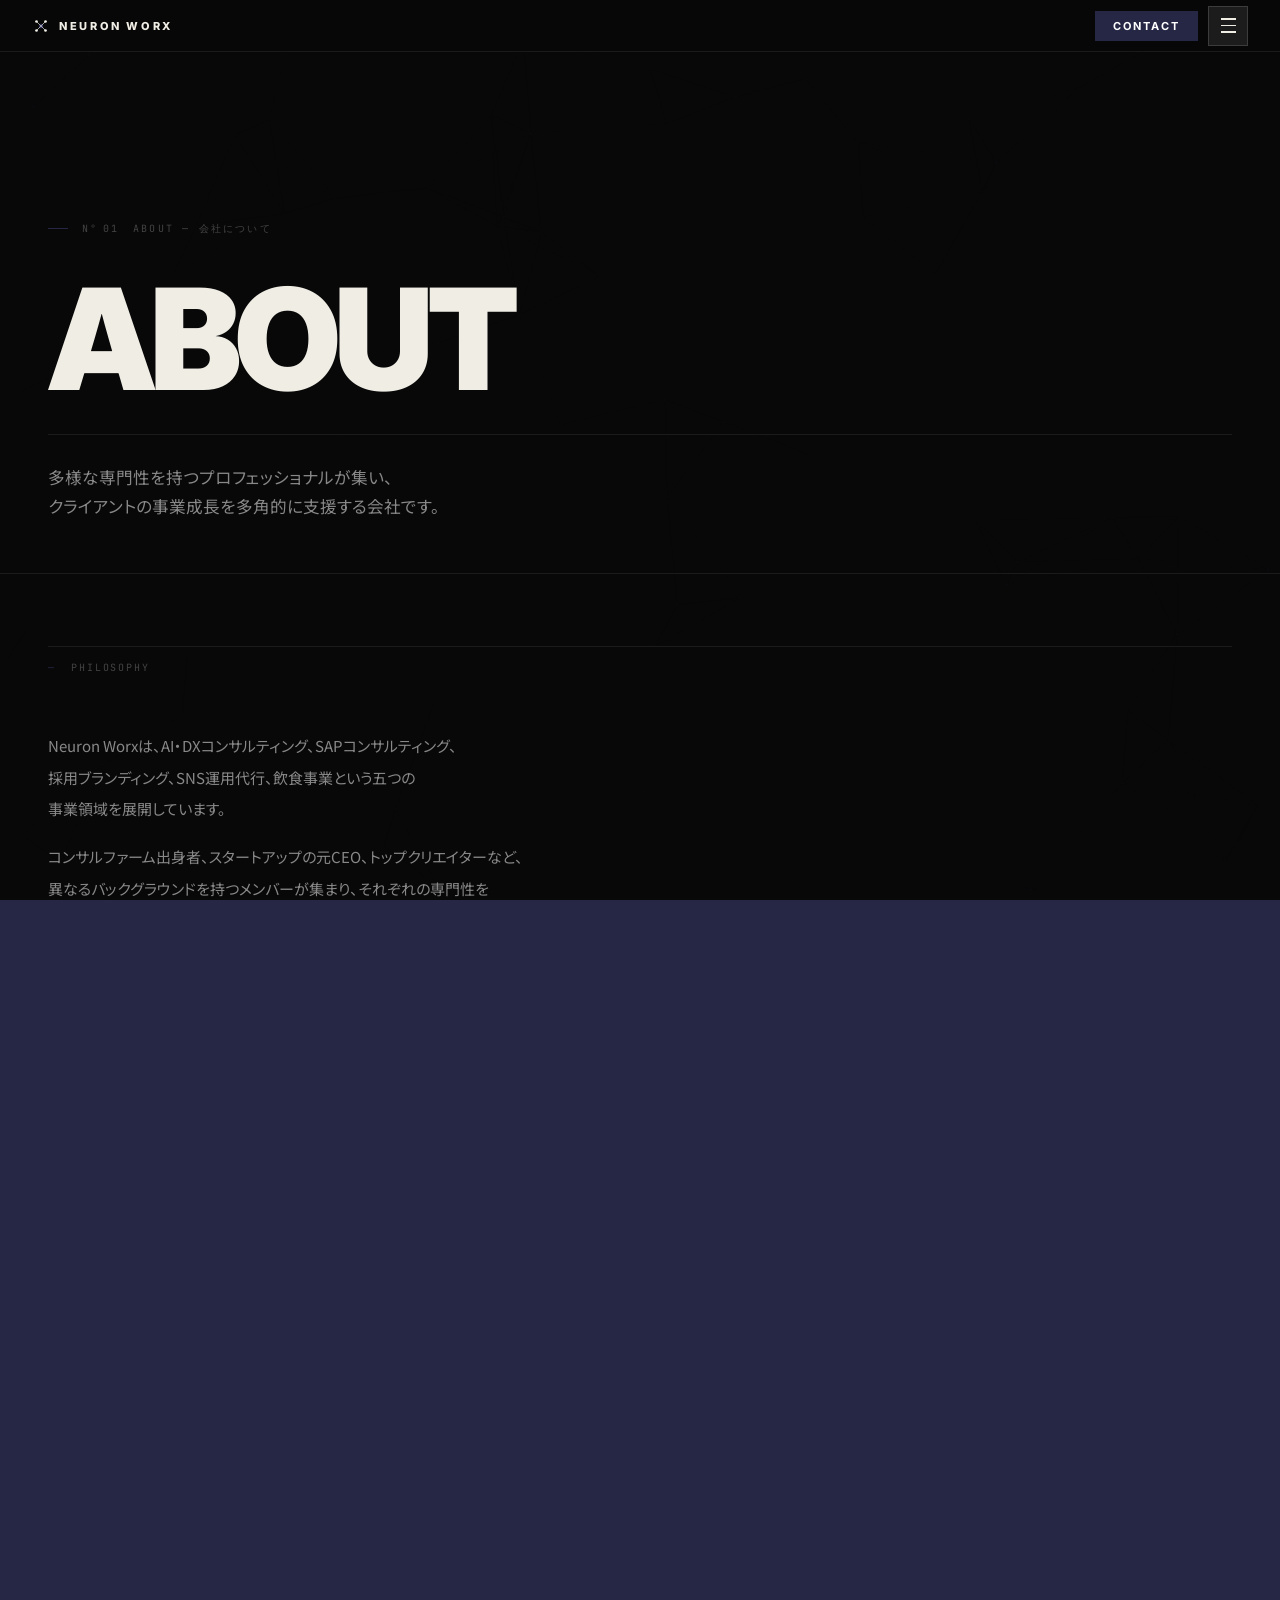
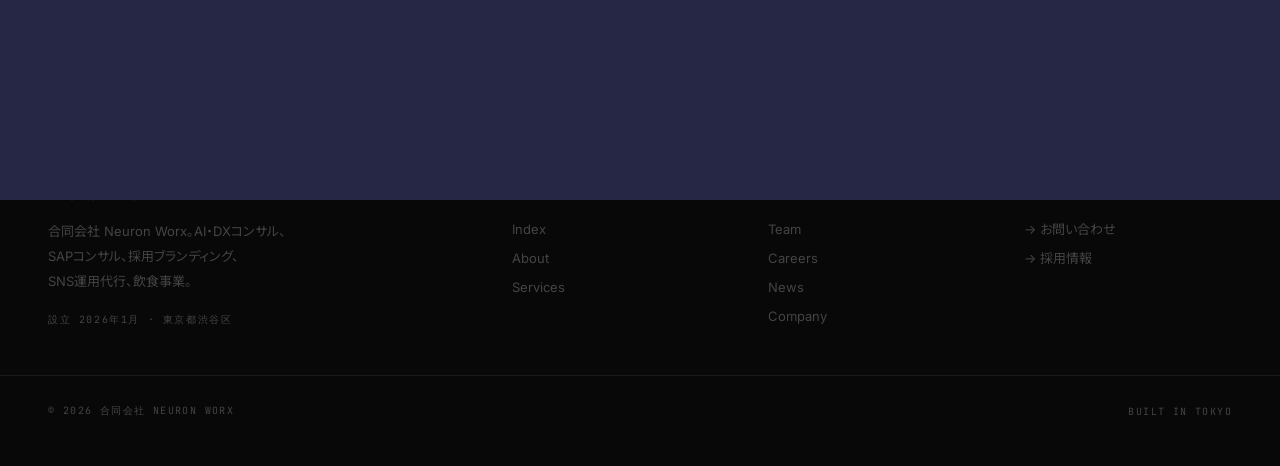
==== commit e6577298: "Remove Works from nav and index section across all pages Co-Authored-By: Claude Sonnet 4.6 <noreply@" ====
--- a/about.html
+++ b/about.html
@@ -228,7 +228,6 @@
     <li><a href="/">Index <span class="arr">↗</span></a></li>
     <li><a href="/about">About <span class="arr">↗</span></a></li>
     <li><a href="/services">Services <span class="arr">↗</span></a></li>
-    <li><a href="/works">Works <span class="arr">↗</span></a></li>
     <li><a href="/team">Team <span class="arr">↗</span></a></li>
     <li><a href="/careers">Careers <span class="arr">↗</span></a></li>
     <li><a href="/news">News <span class="arr">↗</span></a></li>
@@ -281,7 +280,7 @@
       <p style="font-family:var(--sans);font-size:13px;color:var(--ink-3);line-height:1.9;max-width:36ch;">合同会社 Neuron Worx。AI・DXコンサル、SAPコンサル、採用ブランディング、SNS運用代行、飲食事業。</p>
       <p style="font-family:var(--mono);font-size:10px;letter-spacing:.16em;color:var(--ink-3);margin-top:20px;">設立 2026年1月 · 東京都渋谷区</p>
     </div>
-    <div><h5>Sitemap</h5><ul><li><a href="/">Index</a></li><li><a href="/about">About</a></li><li><a href="/services">Services</a></li><li><a href="/works">Works</a></li></ul></div>
+    <div><h5>Sitemap</h5><ul><li><a href="/">Index</a></li><li><a href="/about">About</a></li><li><a href="/services">Services</a></li></ul></div>
     <div><h5>Company</h5><ul><li><a href="/team">Team</a></li><li><a href="/careers">Careers</a></li><li><a href="/news">News</a></li><li><a href="/company">Company</a></li></ul></div>
     <div><h5>Contact</h5><ul><li><a href="/contact">→ お問い合わせ</a></li><li><a href="/careers">→ 採用情報</a></li></ul></div>
   </div>
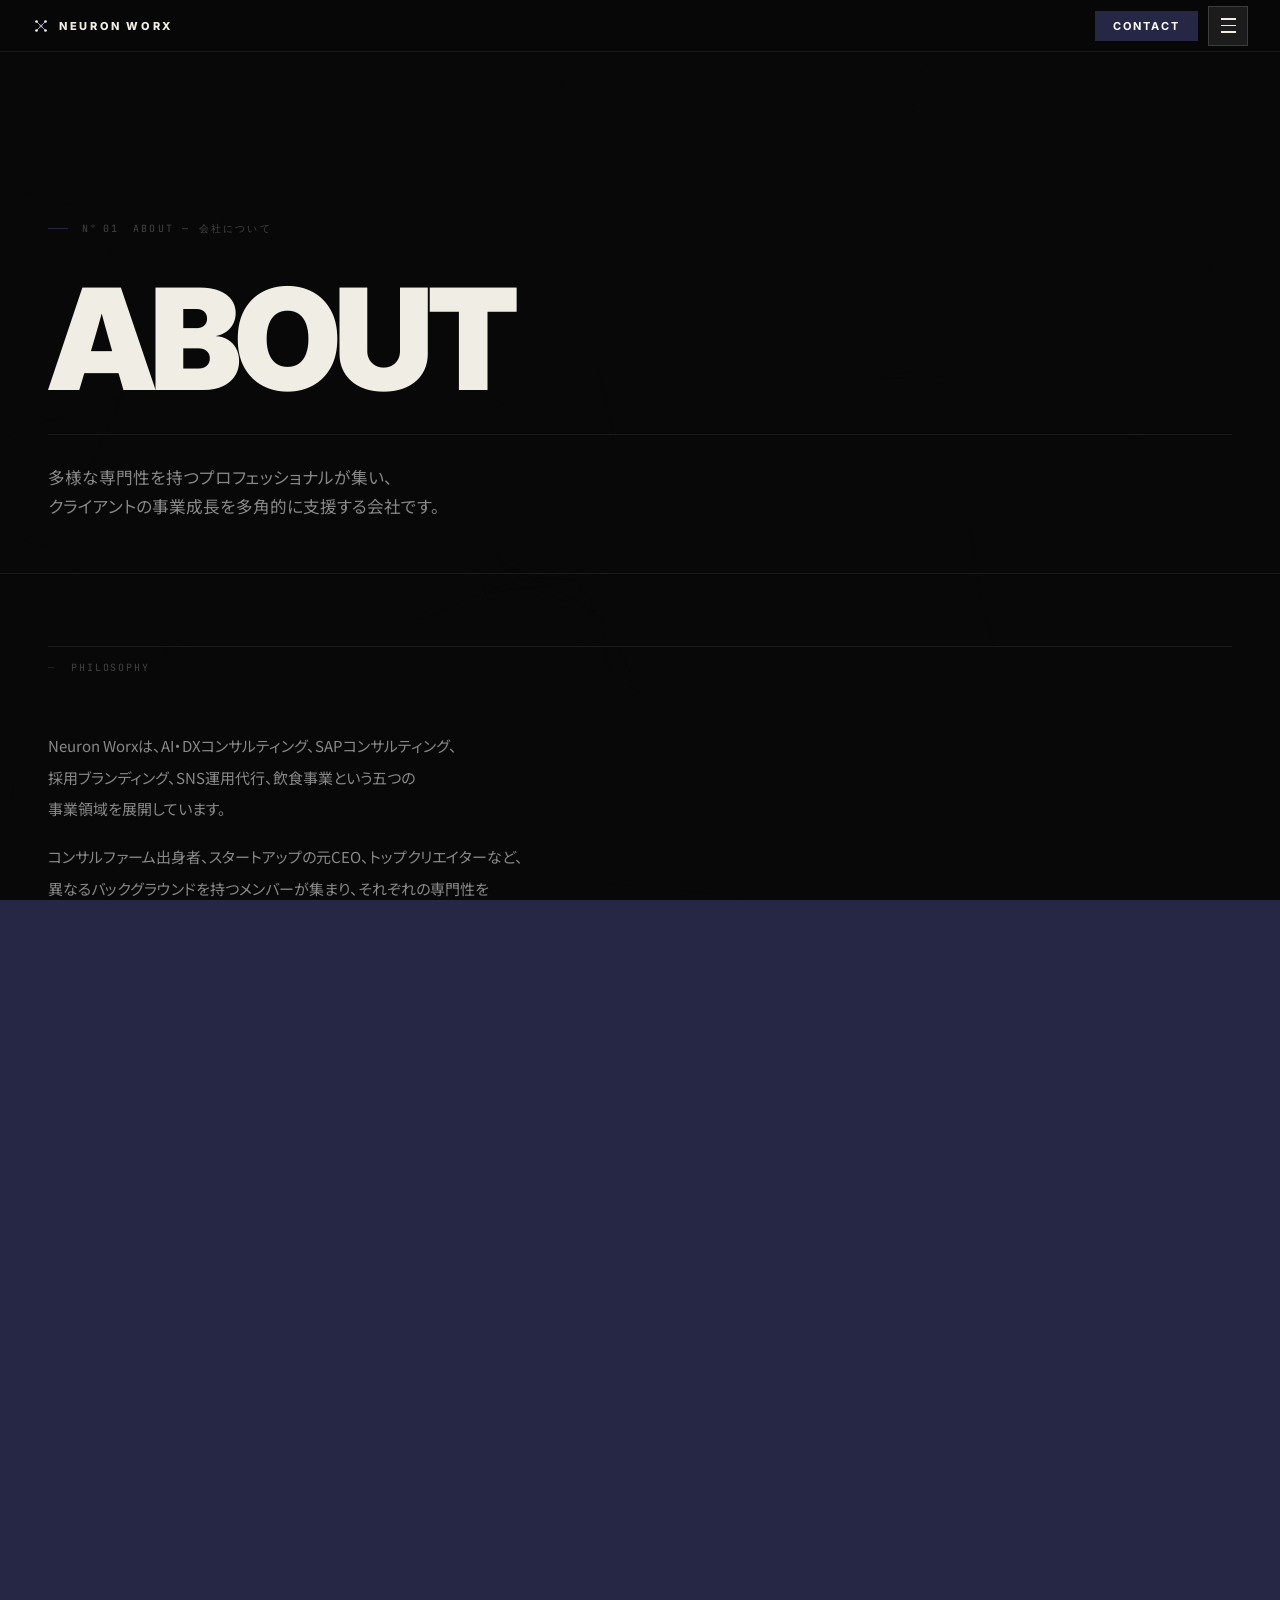
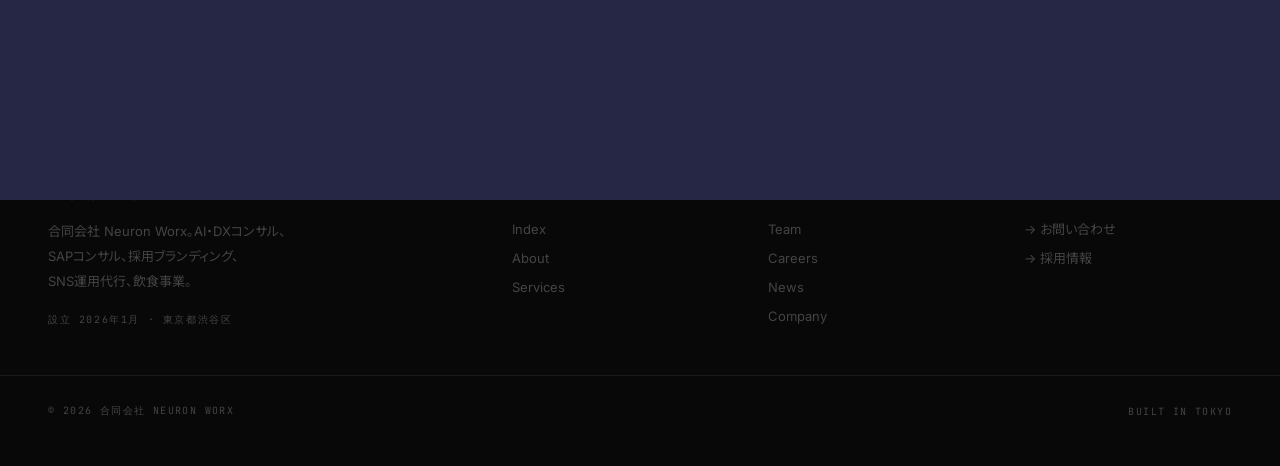
==== commit 3b861795: "Add JSON-LD structured data to all 13 pages Co-Authored-By: Claude Sonnet 4.6 <noreply@anthropic.com" ====
--- a/about.html
+++ b/about.html
@@ -219,6 +219,19 @@
 }
 @media(max-width:600px){.team-grid{grid-template-columns:1fr;}}
 </style>
+<script type="application/ld+json">
+{
+  "@context": "https://schema.org",
+  "@type": "AboutPage",
+  "@id": "https://neuronworx.com/about",
+  "url": "https://neuronworx.com/about",
+  "name": "About — Neuron Worx",
+  "description": "Neuron Worxの会社紹介。コンサルファーム出身者、元スタートアップCEO、トップクリエイターが集まるプロフェッショナル集団。",
+  "inLanguage": "ja",
+  "isPartOf": { "@id": "https://neuronworx.com/#website" },
+  "about": { "@id": "https://neuronworx.com/#organization" }
+}
+</script>
 </head>
 <body data-theme="dark" data-accent="orange" data-font="sans">
 <canvas id="bg-canvas"></canvas>
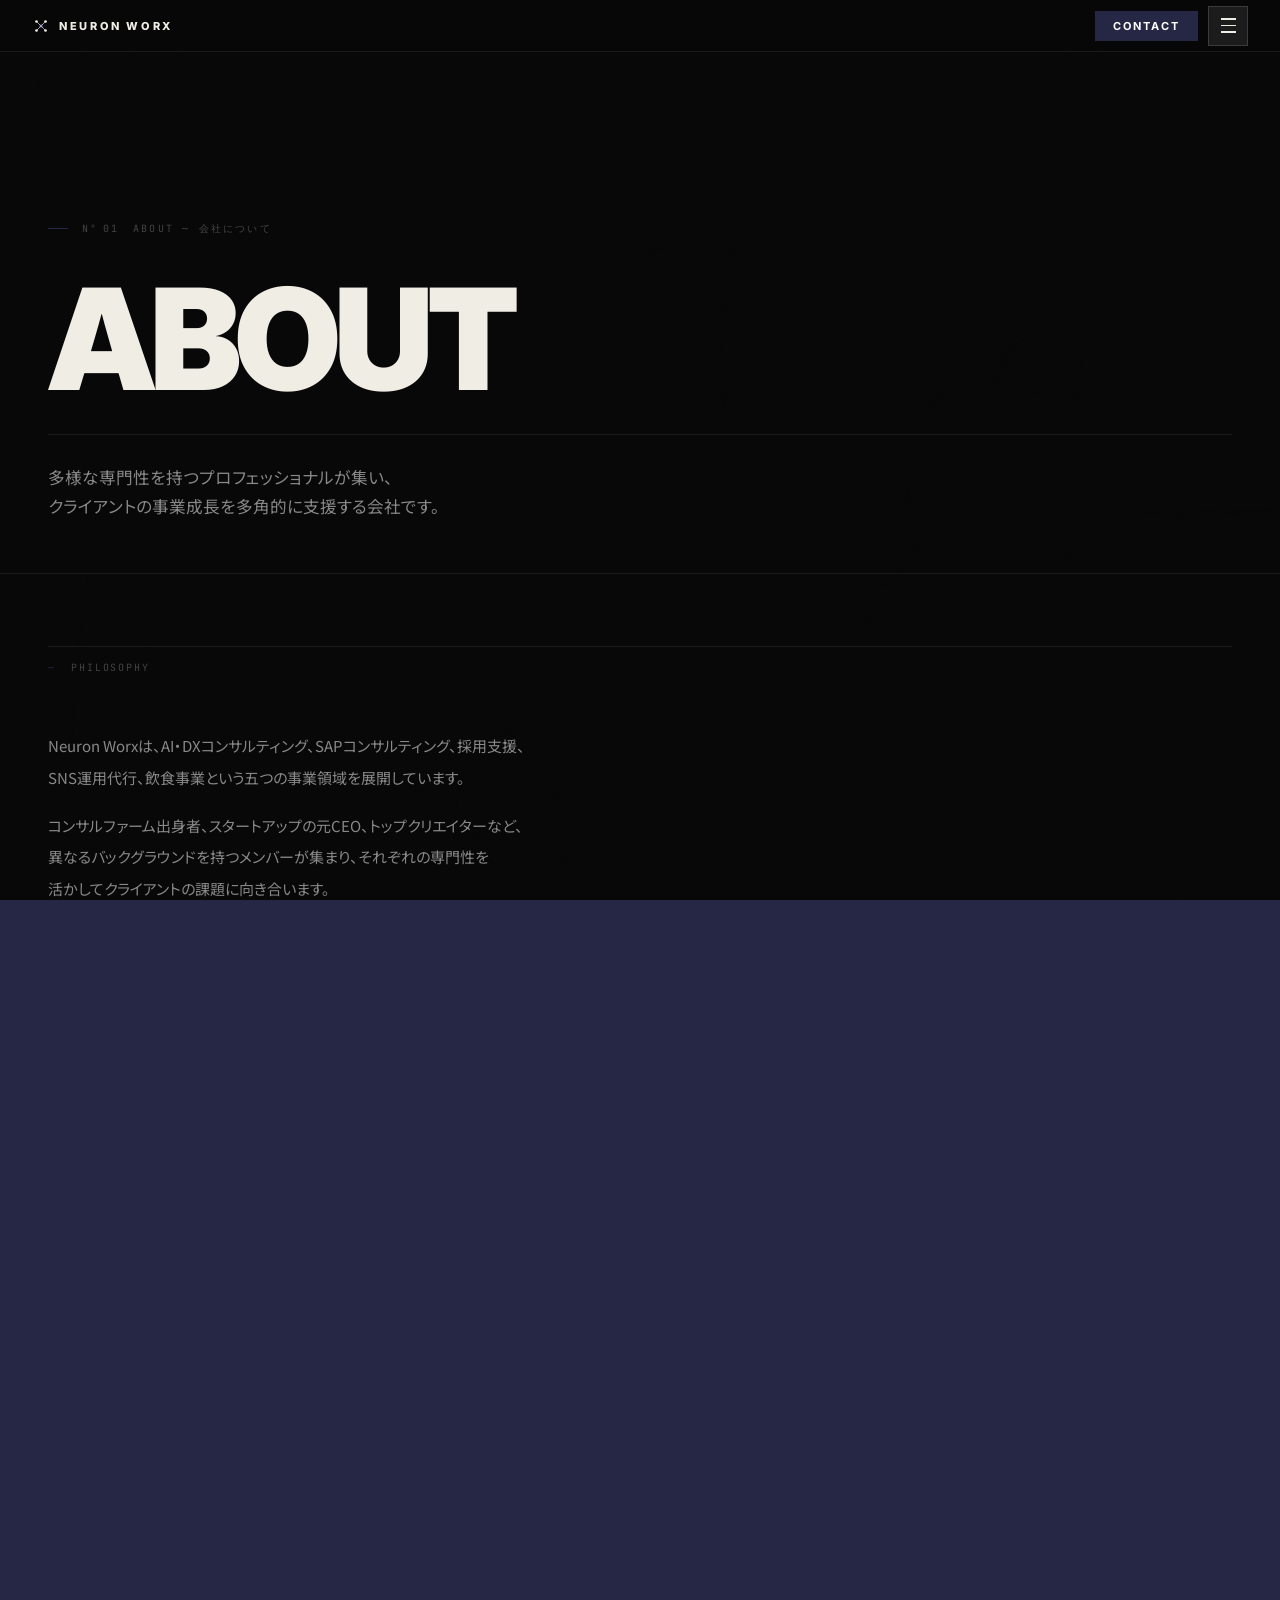
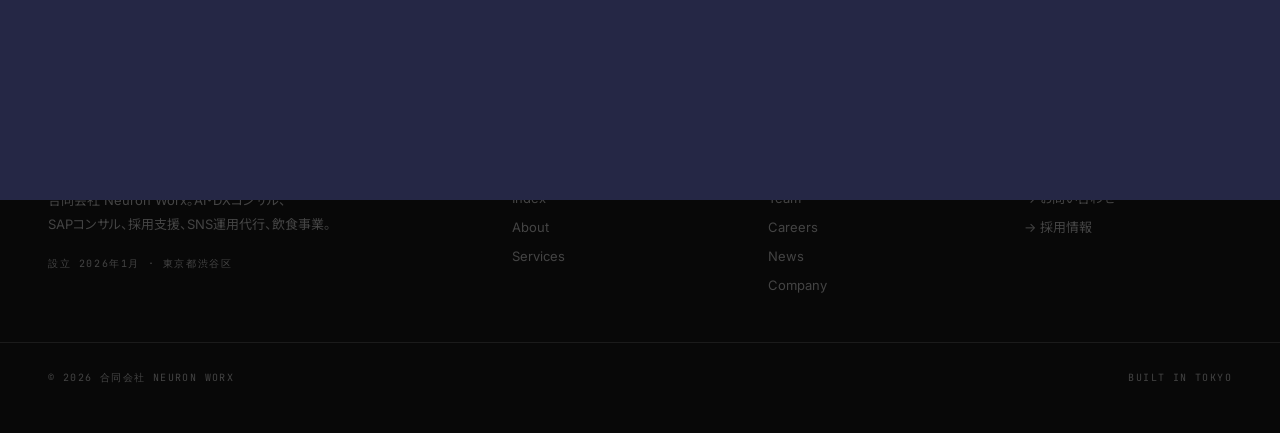
==== commit fb54f405: "Rename 採用ブランディング→採用支援 + add recruitment platform section" ====
--- a/about.html
+++ b/about.html
@@ -268,7 +268,7 @@
   <section class="sec reveal">
     <div class="sec-hdr"><span><span class="n">—</span>&nbsp;&nbsp;Philosophy</span></div>
     <div class="prose">
-      <p>Neuron Worxは、AI・DXコンサルティング、SAPコンサルティング、採用ブランディング、SNS運用代行、飲食事業という五つの事業領域を展開しています。</p>
+      <p>Neuron Worxは、AI・DXコンサルティング、SAPコンサルティング、採用支援、SNS運用代行、飲食事業という五つの事業領域を展開しています。</p>
       <p>コンサルファーム出身者、スタートアップの元CEO、トップクリエイターなど、異なるバックグラウンドを持つメンバーが集まり、それぞれの専門性を活かしてクライアントの課題に向き合います。</p>
       <p>「多様な領域で挑戦し、確かな成果をお届けする」という姿勢のもと、大企業から中小企業まで、幅広いクライアントの成長を支えています。</p>
     </div>
@@ -282,7 +282,7 @@
       <div class="co-row"><dt>法人番号</dt><dd>9011003023549</dd></div>
       <div class="co-row"><dt>設立</dt><dd>2026年1月</dd></div>
       <div class="co-row"><dt>所在地</dt><dd>〒151-0066 東京都渋谷区西原3丁目36-3-201</dd></div>
-      <div class="co-row"><dt>事業内容</dt><dd>AI・DXコンサルティング、SAPコンサルティング、採用ブランディング・コンサルティング、SNS運用代行、飲食店事業</dd></div>
+      <div class="co-row"><dt>事業内容</dt><dd>AI・DXコンサルティング、SAPコンサルティング、採用支援コンサルティング、SNS運用代行、飲食店事業</dd></div>
     </dl>
   </section>
 </main>
@@ -290,7 +290,7 @@
   <div class="footer-grid">
     <div>
       <div style="font-family:var(--sans);font-size:11px;font-weight:800;letter-spacing:.24em;color:var(--ink);margin-bottom:16px;text-transform:uppercase;">Neuron Worx</div>
-      <p style="font-family:var(--sans);font-size:13px;color:var(--ink-3);line-height:1.9;max-width:36ch;">合同会社 Neuron Worx。AI・DXコンサル、SAPコンサル、採用ブランディング、SNS運用代行、飲食事業。</p>
+      <p style="font-family:var(--sans);font-size:13px;color:var(--ink-3);line-height:1.9;max-width:36ch;">合同会社 Neuron Worx。AI・DXコンサル、SAPコンサル、採用支援、SNS運用代行、飲食事業。</p>
       <p style="font-family:var(--mono);font-size:10px;letter-spacing:.16em;color:var(--ink-3);margin-top:20px;">設立 2026年1月 · 東京都渋谷区</p>
     </div>
     <div><h5>Sitemap</h5><ul><li><a href="/">Index</a></li><li><a href="/about">About</a></li><li><a href="/services">Services</a></li></ul></div>
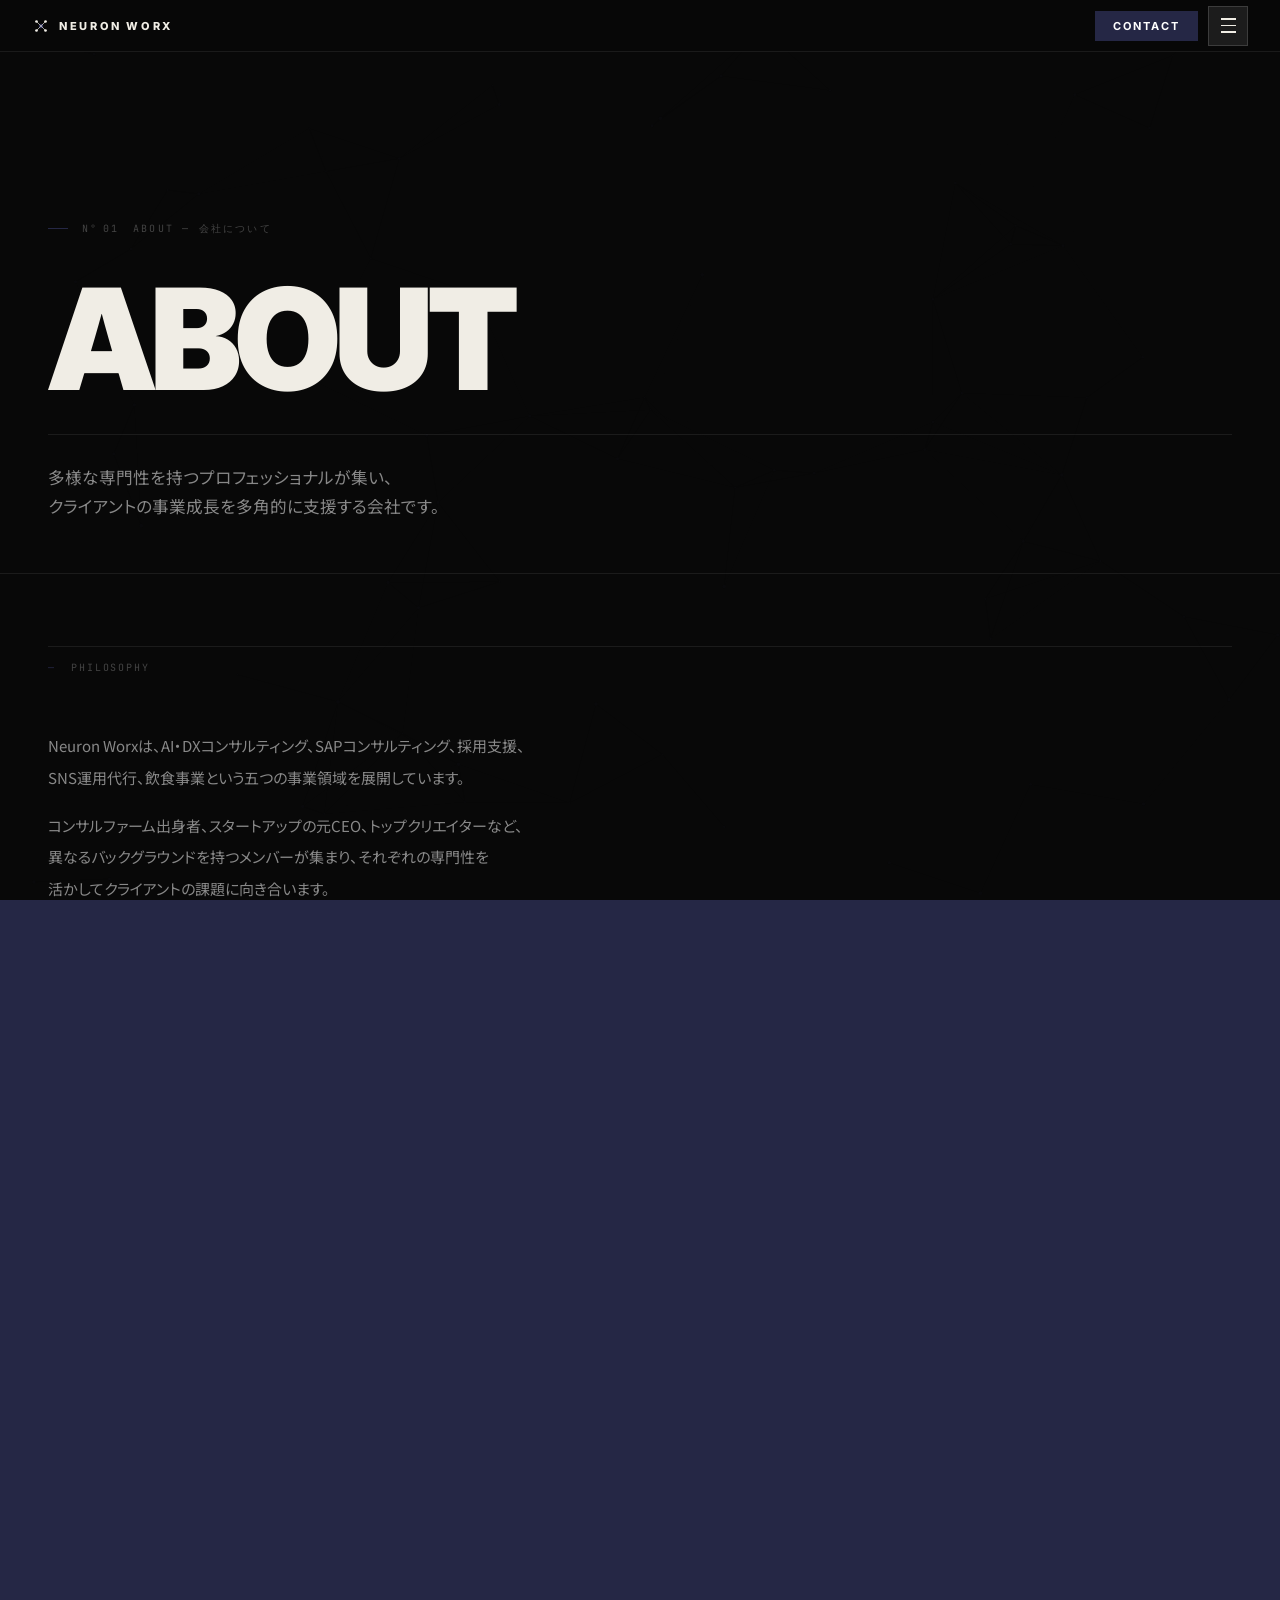
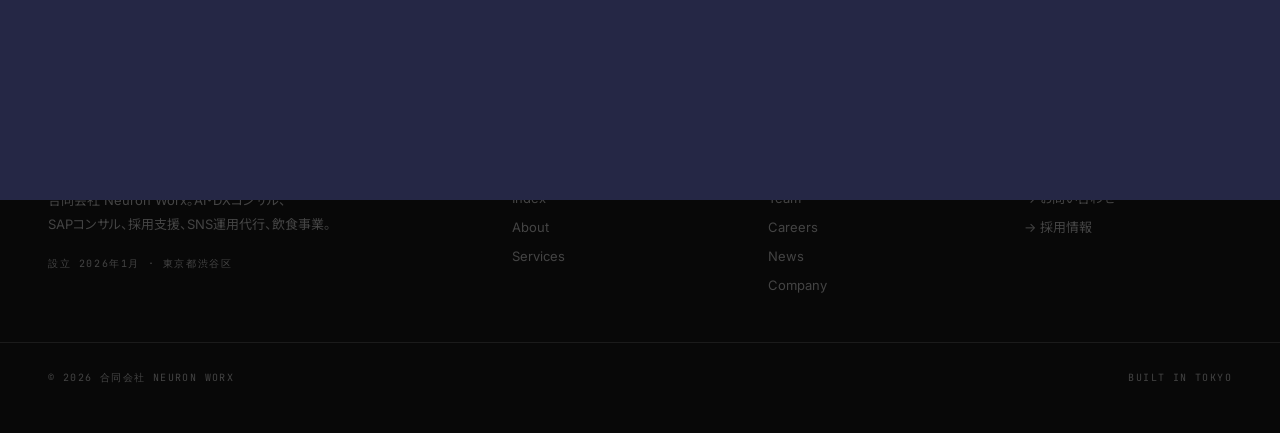
==== commit 54754c28: "Mobile optimization: responsive breakpoints across all pages - theme.css: add 600px/480px breakpoint" ====
--- a/about.html
+++ b/about.html
@@ -218,6 +218,22 @@
   .ph-bottom{flex-direction:column;align-items:flex-start;}
 }
 @media(max-width:600px){.team-grid{grid-template-columns:1fr;}}
+
+@media(max-width:600px){
+  .page-hero{padding:72px 16px 40px;min-height:auto;}
+  .ph-title{font-size:clamp(44px,13vw,96px);}
+  .ph-bottom{gap:20px;}
+  .sec{padding:44px 16px;}
+  .s-cta{padding:44px 16px;}
+  .wk-row{padding:18px 0;gap:12px;}
+  .svc-body-desc{font-size:15px;}
+  .svc-ul li{font-size:14px;padding:14px 0;}
+  .cta-text{font-size:clamp(32px,10vw,64px);}
+}
+@media(max-width:480px){
+  .ph-title{font-size:clamp(40px,12vw,72px);}
+  .ph-eyebrow{margin-bottom:28px;}
+}
 </style>
 <script type="application/ld+json">
 {
--- a/assets/theme.css
+++ b/assets/theme.css
@@ -217,10 +217,23 @@
 
 /* ─── Responsive ─── */
 @media(max-width:900px){
-  .site-nav{padding:0 20px;}
-  .wrap{padding:0 24px;}
-  .menu-overlay{padding:64px 24px 48px;}
-  .menu-foot{left:24px;right:24px;}
-  .footer-grid{grid-template-columns:1fr 1fr;gap:32px;padding:0 24px;}
-  .footer-copy{padding:24px 24px 0;flex-direction:column;gap:8px;text-align:center;}
-}
+  .site-nav{padding:0 16px;}
+  .wrap{padding:0 20px;}
+  .menu-overlay{padding:64px 20px 56px;}
+  .menu-foot{left:20px;right:20px;}
+  .footer-grid{grid-template-columns:1fr 1fr;gap:28px;padding:0 20px;}
+  .footer-copy{padding:24px 20px 0;flex-direction:column;gap:8px;text-align:center;}
+  /* ボタンのタッチターゲットを確保 */
+  .btn{padding:14px 22px;}
+  .nav-contact{padding:9px 14px;font-size:10px;letter-spacing:.14em;}
+}
+@media(max-width:600px){
+  .footer-grid{grid-template-columns:1fr;gap:24px;}
+  .menu-links a{font-size:clamp(26px,8vw,40px);}
+  .menu-overlay{justify-content:flex-start;padding-top:80px;}
+}
+@media(max-width:480px){
+  .site-nav{height:48px;}
+  .logo{font-size:10px;}
+  .nav-contact{display:none;}
+}
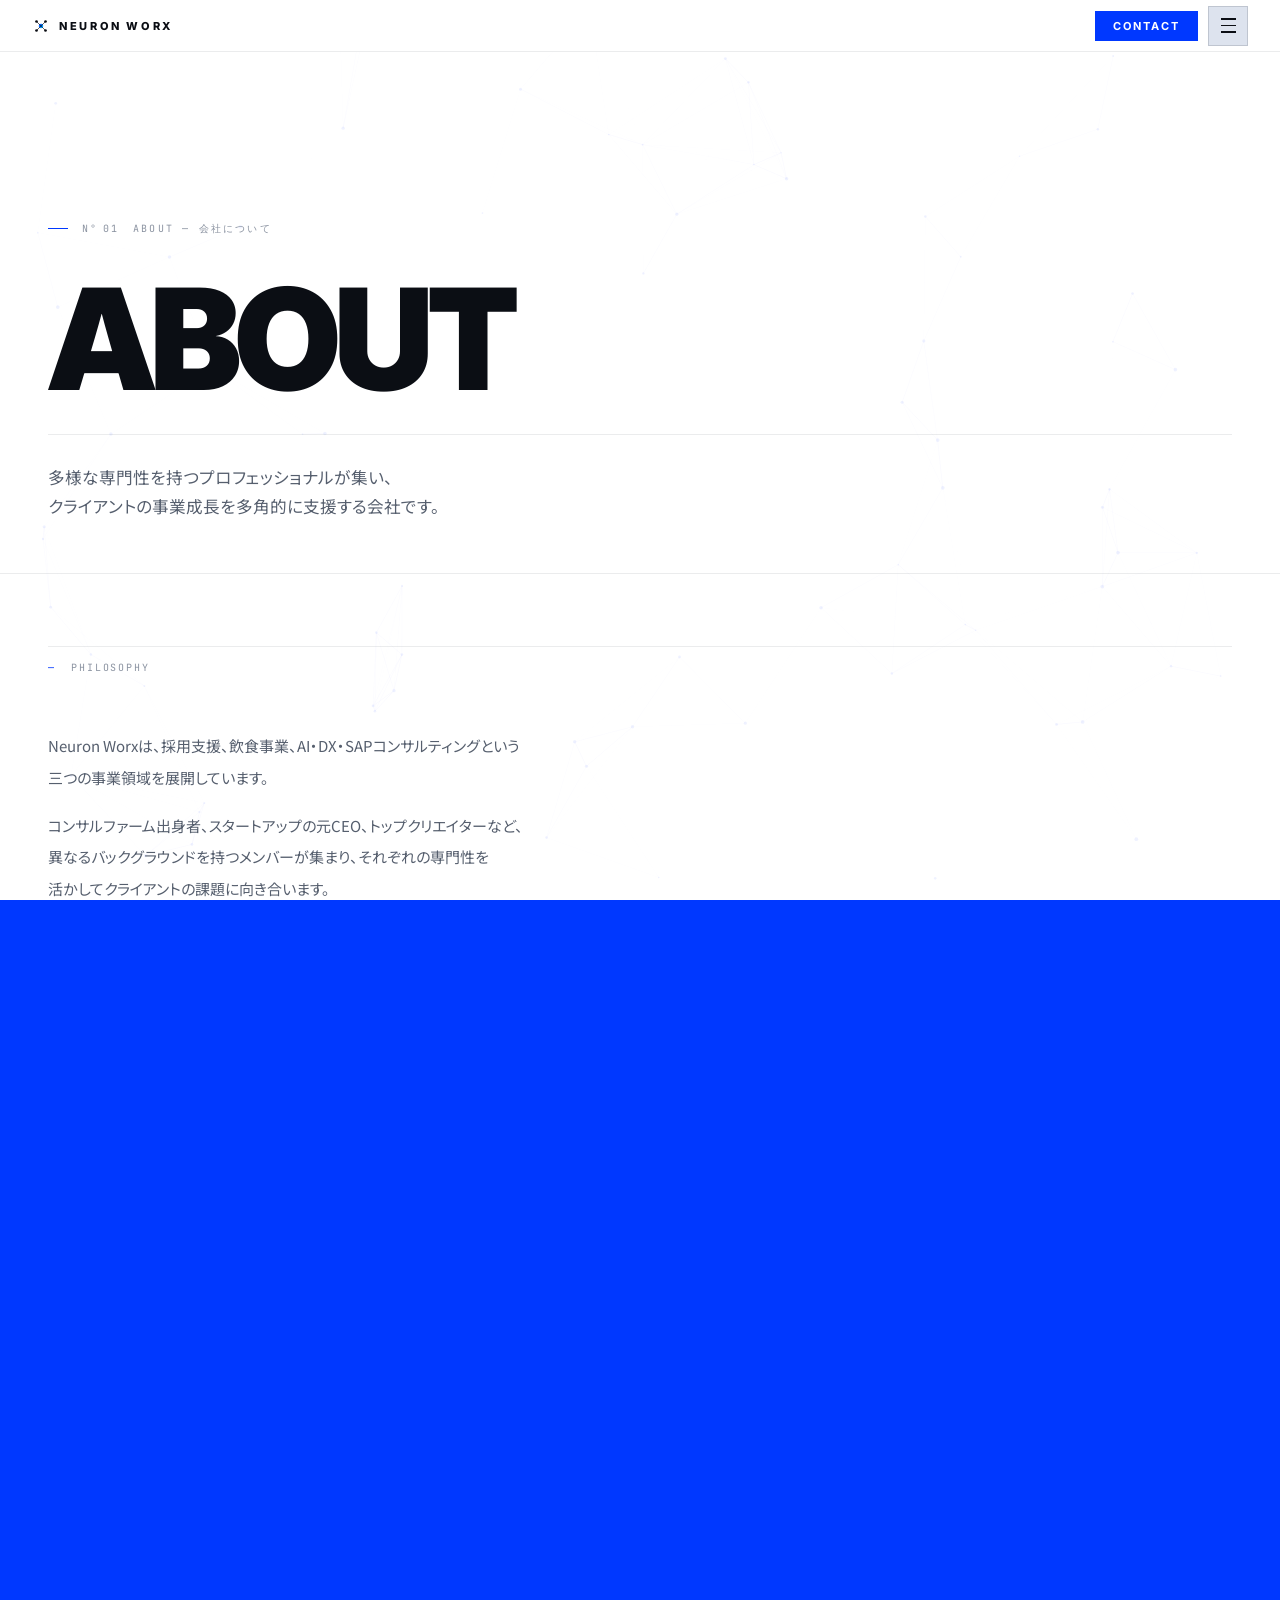
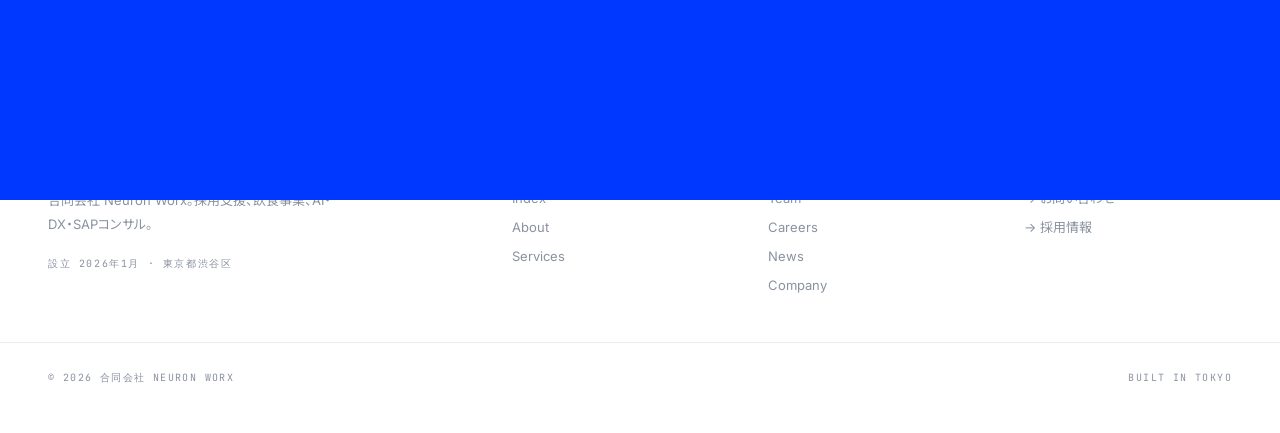
==== commit 3a50d2f2: "Rebrand to white/neon-blue theme, consolidate divisions, refresh content - New color system: white b" ====
--- a/about.html
+++ b/about.html
@@ -16,7 +16,7 @@
 <link rel="preconnect" href="https://fonts.gstatic.com" crossorigin/>
 <link rel="stylesheet" href="https://fonts.googleapis.com/css2?family=Inter:wght@400;500;700;800;900&family=JetBrains+Mono:wght@400;500&family=Noto+Sans+JP:wght@400;500;700;900&display=swap"/>
 <link rel="stylesheet" href="assets/theme.css"/>
-<script>const TWEAK_DEFAULTS={"theme":"dark","accent":"orange","font":"sans"};</script>
+<script>const TWEAK_DEFAULTS={"theme":"light","accent":"orange","font":"sans"};</script>
 <style>
 *,*::before,*::after{box-sizing:border-box;margin:0;padding:0;}
 #bg-canvas{position:fixed;inset:0;width:100%;height:100%;z-index:0;pointer-events:none;opacity:.4;}
@@ -249,7 +249,7 @@
 }
 </script>
 </head>
-<body data-theme="dark" data-accent="orange" data-font="sans">
+<body data-theme="light" data-accent="orange" data-font="sans">
 <canvas id="bg-canvas"></canvas>
 <div class="menu-overlay" id="menu">
   <button class="menu-close" id="menu-close">×</button>
@@ -266,7 +266,7 @@
   <div class="menu-foot"><span>© 2026 合同会社 Neuron Worx</span><span>Tokyo, Japan</span></div>
 </div>
 <nav class="site-nav">
-  <a class="logo" href="/"><span class="logo-mark"><svg viewBox="0 0 24 24" fill="none"><defs><linearGradient id="nwlg" x1="0" y1="0" x2="1" y2="1"><stop offset="0" stop-color="#252745"/><stop offset="1" stop-color="#3a3d70"/></linearGradient></defs><circle cx="6" cy="6" r="1.8" fill="currentColor"/><circle cx="18" cy="6" r="1.8" fill="currentColor"/><circle cx="6" cy="18" r="1.8" fill="currentColor"/><circle cx="18" cy="18" r="1.8" fill="currentColor"/><circle cx="12" cy="12" r="3" fill="url(#nwlg)"/><path d="M6 6 L12 12 L18 6 M6 18 L12 12 L18 18" stroke="currentColor" stroke-width="0.85"/></svg></span>NEURON WORX</a>
+  <a class="logo" href="/"><span class="logo-mark"><svg viewBox="0 0 24 24" fill="none"><defs><linearGradient id="nwlg" x1="0" y1="0" x2="1" y2="1"><stop offset="0" stop-color="#0038ff"/><stop offset="1" stop-color="#00c2ff"/></linearGradient></defs><circle cx="6" cy="6" r="1.8" fill="currentColor"/><circle cx="18" cy="6" r="1.8" fill="currentColor"/><circle cx="6" cy="18" r="1.8" fill="currentColor"/><circle cx="18" cy="18" r="1.8" fill="currentColor"/><circle cx="12" cy="12" r="3" fill="url(#nwlg)"/><path d="M6 6 L12 12 L18 6 M6 18 L12 12 L18 18" stroke="currentColor" stroke-width="0.85"/></svg></span>NEURON WORX</a>
   <div class="nav-right">
     <a class="nav-contact" href="/contact">CONTACT</a>
     <button class="nav-hamburger" id="menu-open"><span></span><span></span><span></span></button>
@@ -284,7 +284,7 @@
   <section class="sec reveal">
     <div class="sec-hdr"><span><span class="n">—</span>&nbsp;&nbsp;Philosophy</span></div>
     <div class="prose">
-      <p>Neuron Worxは、AI・DXコンサルティング、SAPコンサルティング、採用支援、SNS運用代行、飲食事業という五つの事業領域を展開しています。</p>
+      <p>Neuron Worxは、採用支援、飲食事業、AI・DX・SAPコンサルティングという三つの事業領域を展開しています。</p>
       <p>コンサルファーム出身者、スタートアップの元CEO、トップクリエイターなど、異なるバックグラウンドを持つメンバーが集まり、それぞれの専門性を活かしてクライアントの課題に向き合います。</p>
       <p>「多様な領域で挑戦し、確かな成果をお届けする」という姿勢のもと、大企業から中小企業まで、幅広いクライアントの成長を支えています。</p>
     </div>
@@ -298,7 +298,7 @@
       <div class="co-row"><dt>法人番号</dt><dd>9011003023549</dd></div>
       <div class="co-row"><dt>設立</dt><dd>2026年1月</dd></div>
       <div class="co-row"><dt>所在地</dt><dd>〒151-0066 東京都渋谷区西原3丁目36-3-201</dd></div>
-      <div class="co-row"><dt>事業内容</dt><dd>AI・DXコンサルティング、SAPコンサルティング、採用支援コンサルティング、SNS運用代行、飲食店事業</dd></div>
+      <div class="co-row"><dt>事業内容</dt><dd>採用支援コンサルティング、飲食店事業、AI・DX・SAPコンサルティング</dd></div>
     </dl>
   </section>
 </main>
@@ -306,7 +306,7 @@
   <div class="footer-grid">
     <div>
       <div style="font-family:var(--sans);font-size:11px;font-weight:800;letter-spacing:.24em;color:var(--ink);margin-bottom:16px;text-transform:uppercase;">Neuron Worx</div>
-      <p style="font-family:var(--sans);font-size:13px;color:var(--ink-3);line-height:1.9;max-width:36ch;">合同会社 Neuron Worx。AI・DXコンサル、SAPコンサル、採用支援、SNS運用代行、飲食事業。</p>
+      <p style="font-family:var(--sans);font-size:13px;color:var(--ink-3);line-height:1.9;max-width:36ch;">合同会社 Neuron Worx。採用支援、飲食事業、AI・DX・SAPコンサル。</p>
       <p style="font-family:var(--mono);font-size:10px;letter-spacing:.16em;color:var(--ink-3);margin-top:20px;">設立 2026年1月 · 東京都渋谷区</p>
     </div>
     <div><h5>Sitemap</h5><ul><li><a href="/">Index</a></li><li><a href="/about">About</a></li><li><a href="/services">Services</a></li></ul></div>
--- a/assets/theme.css
+++ b/assets/theme.css
@@ -1,23 +1,23 @@
 /* ==========================================================
-   NEURON WORX — Design System v6
-   Black base · white contrast · orange accent
+   NEURON WORX — Design System v7
+   White base · dark ink contrast · fluorescent blue accent
    "ごちゃごちゃかつ綺麗" editorial energy
 ========================================================== */
 
 :root {
-  --bg:       #080808;
-  --bg-1:     #0e0e0e;
-  --bg-2:     #141414;
-  --bg-3:     #1c1c1c;
-  --ink:      #f0ede5;
-  --ink-2:    #888888;
-  --ink-3:    #444444;
-  --line:     rgba(255,255,255,.08);
-  --line-2:   rgba(255,255,255,.14);
-  --white:    #f0ede5;
-
-  --orange:   #252745;
-  --orange-2: #3a3d70;
+  --bg:       #ffffff;
+  --bg-1:     #f4f6fb;
+  --bg-2:     #eaeef6;
+  --bg-3:     #dde3ee;
+  --ink:      #0b0e14;
+  --ink-2:    #565f6e;
+  --ink-3:    #8a92a0;
+  --line:     rgba(10,14,25,.08);
+  --line-2:   rgba(10,14,25,.14);
+  --white:    #ffffff;
+
+  --orange:   #0038ff;
+  --orange-2: #00c2ff;
 
   --accent:   var(--orange);
   --accent-2: var(--orange-2);
@@ -73,7 +73,7 @@
   display:flex;align-items:center;justify-content:space-between;
   padding:0 32px;
   border-bottom:1px solid var(--line);
-  background:rgba(8,8,8,.9);
+  background:rgba(255,255,255,.85);
   backdrop-filter:blur(16px);
 }
 .logo{
